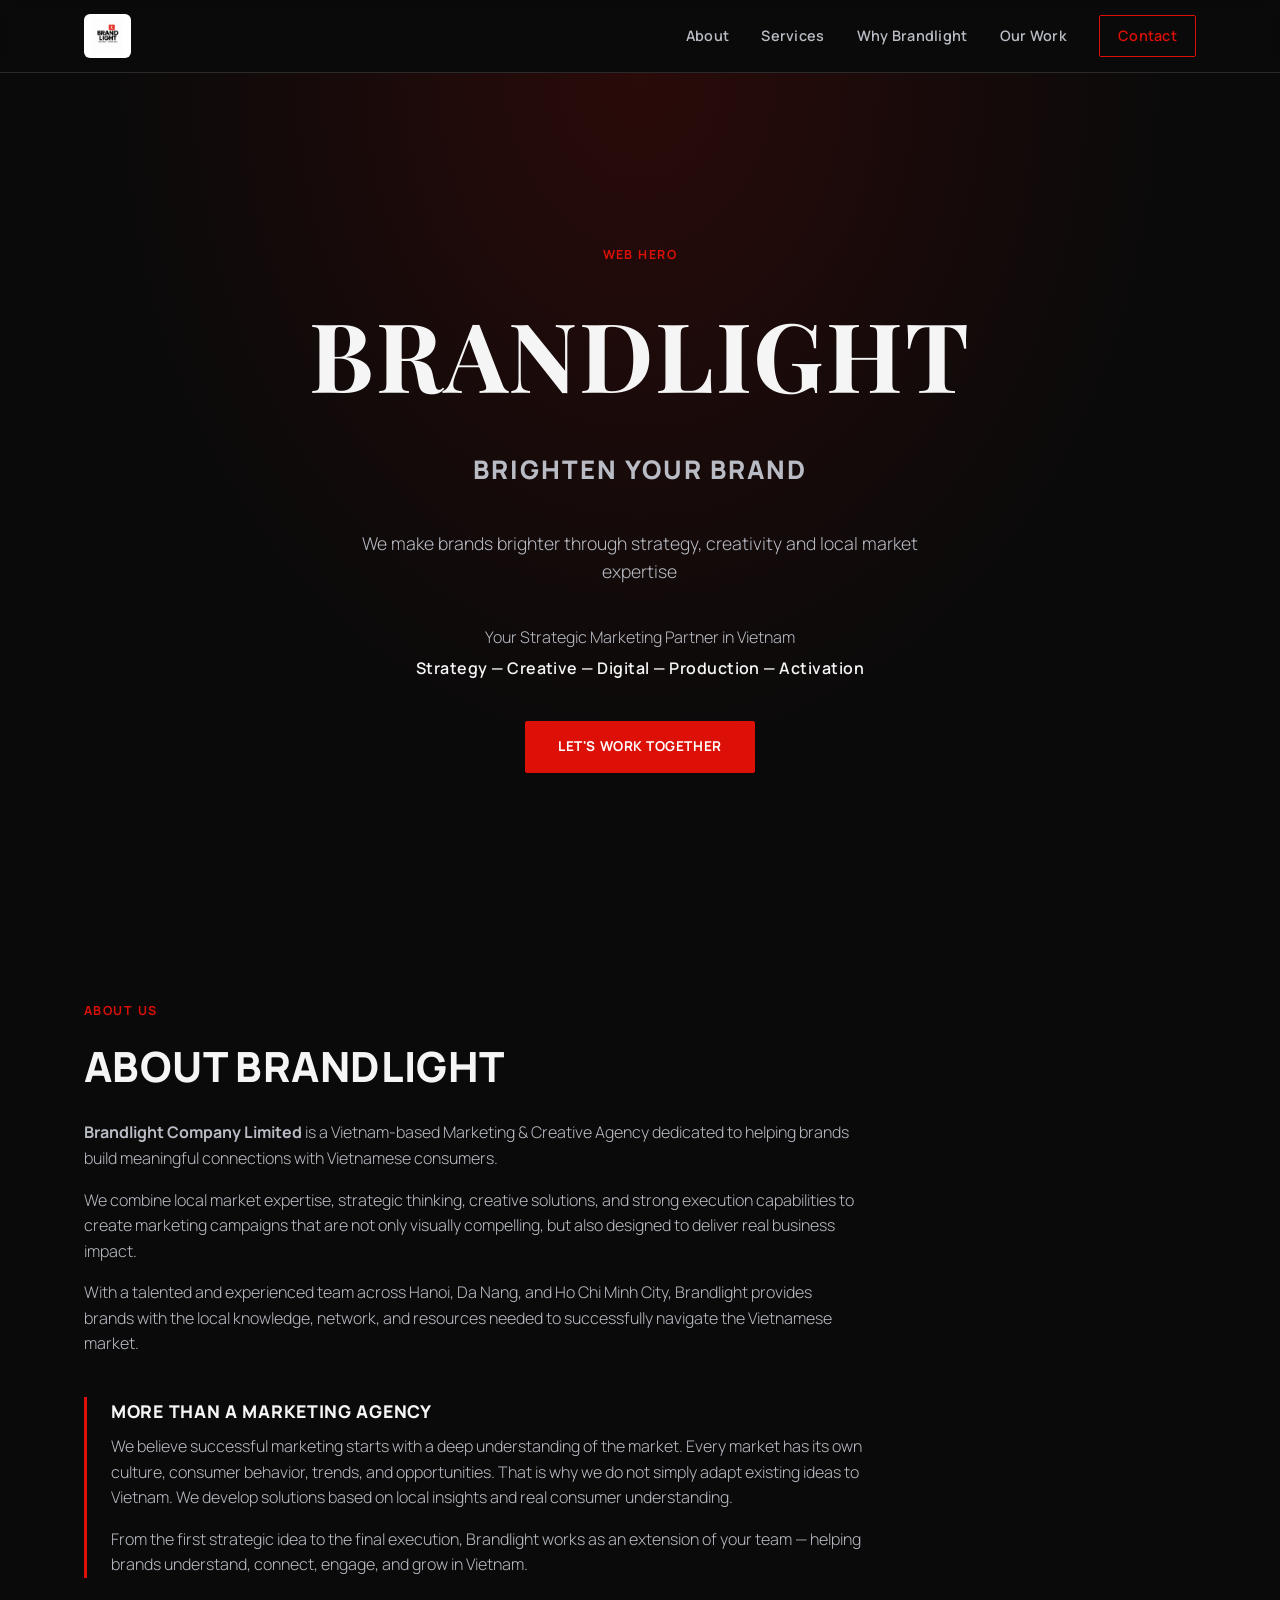
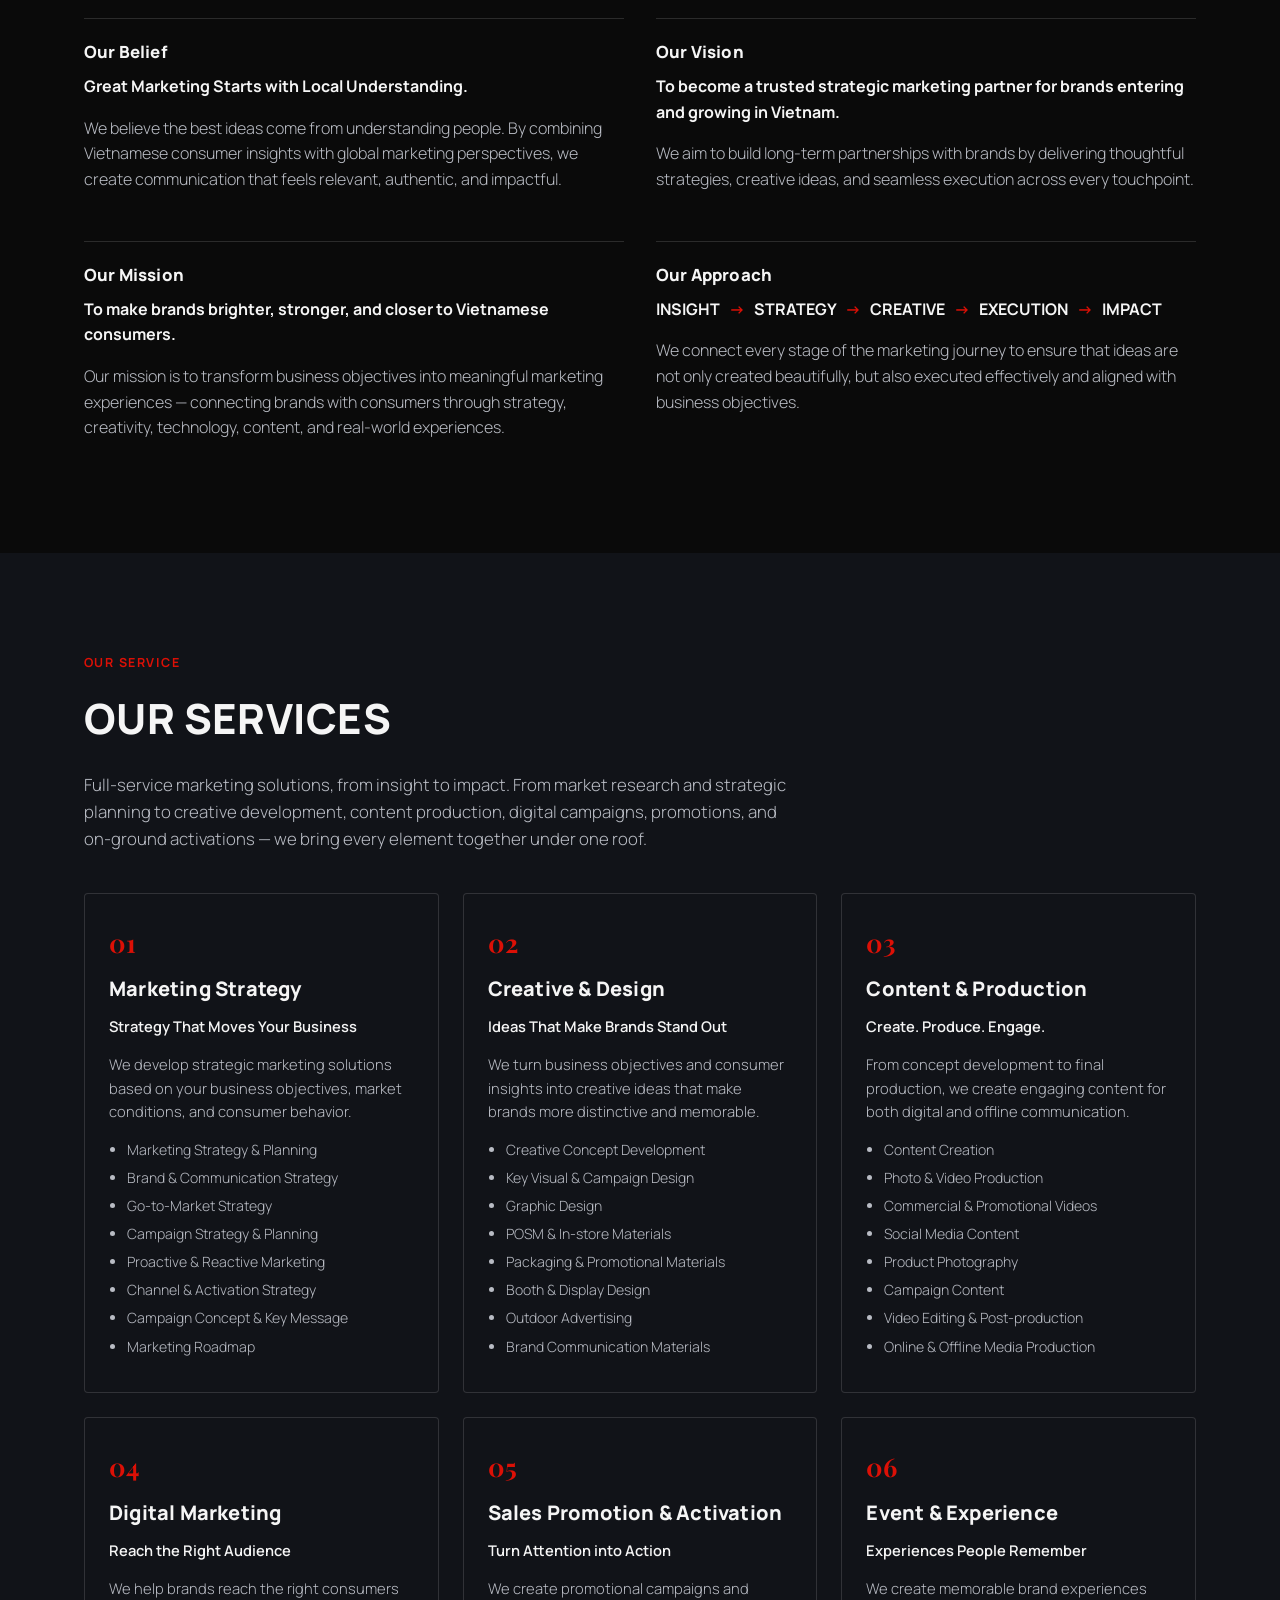
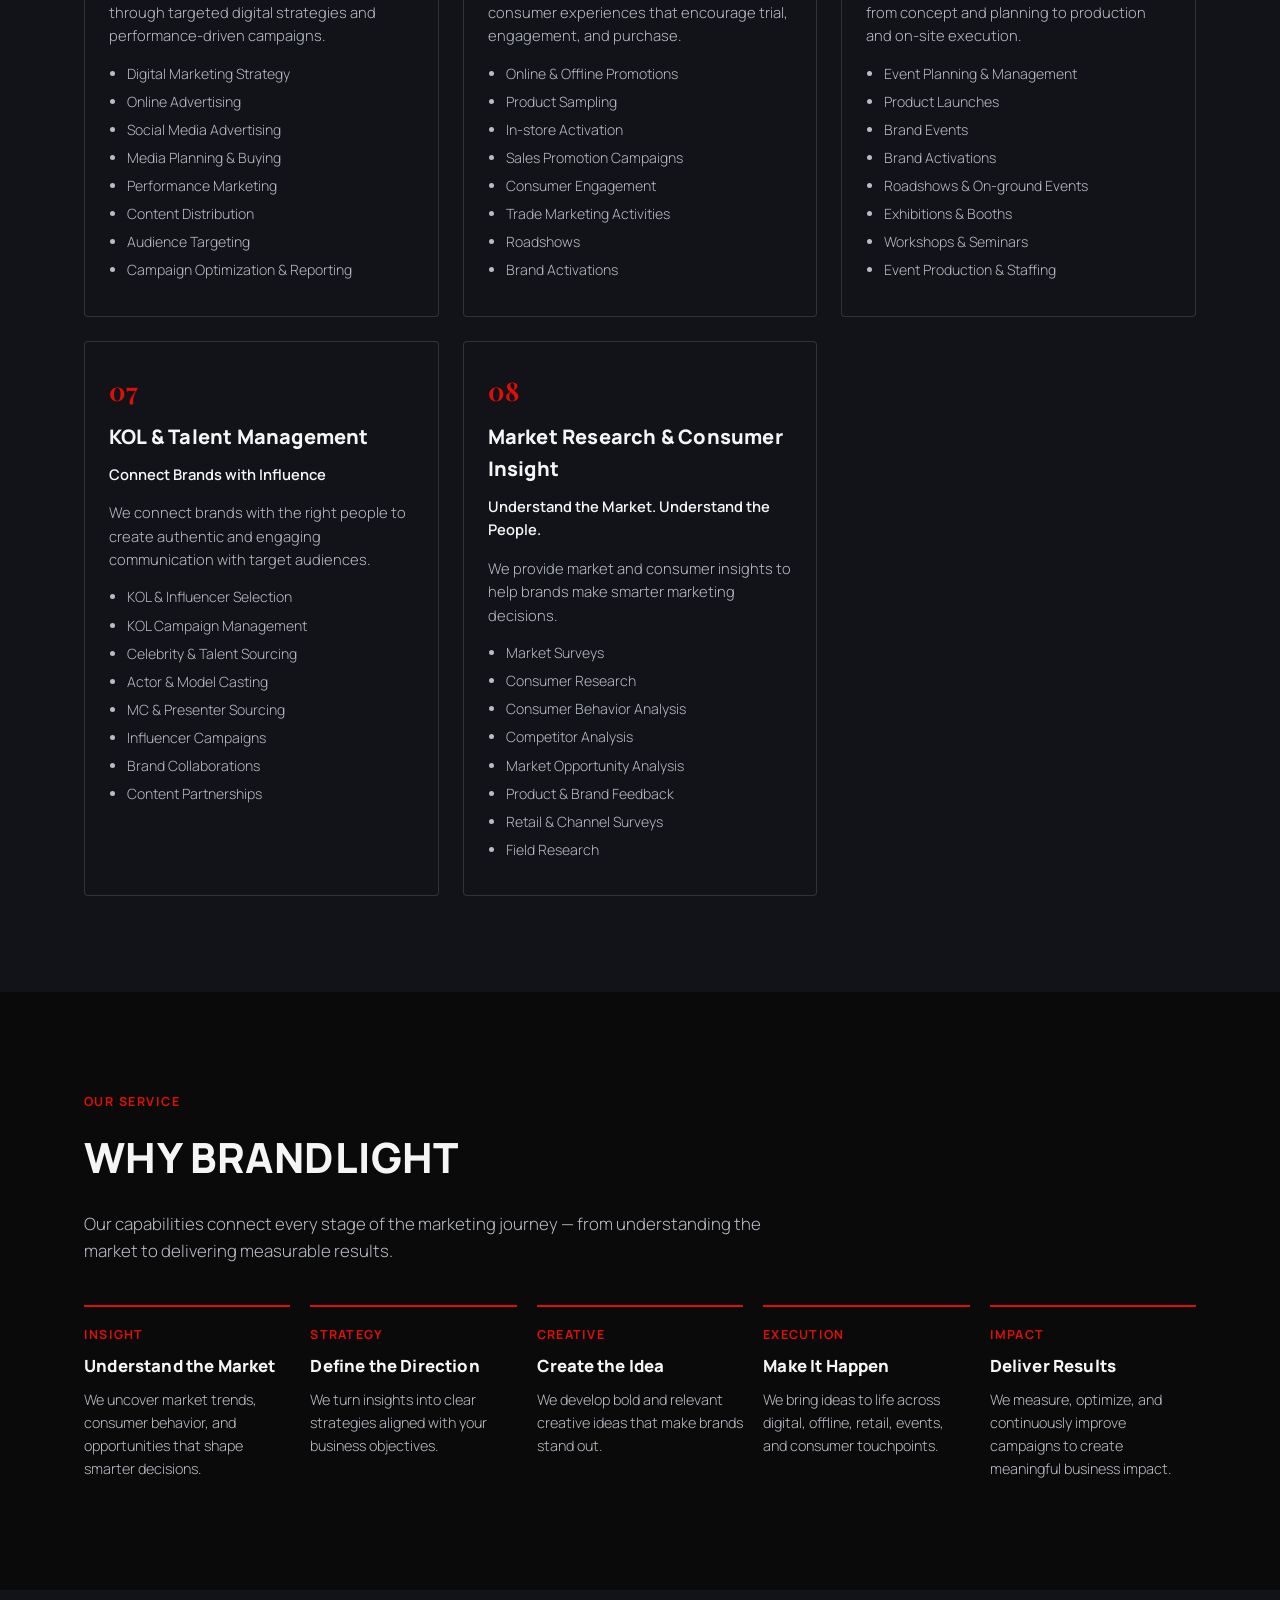
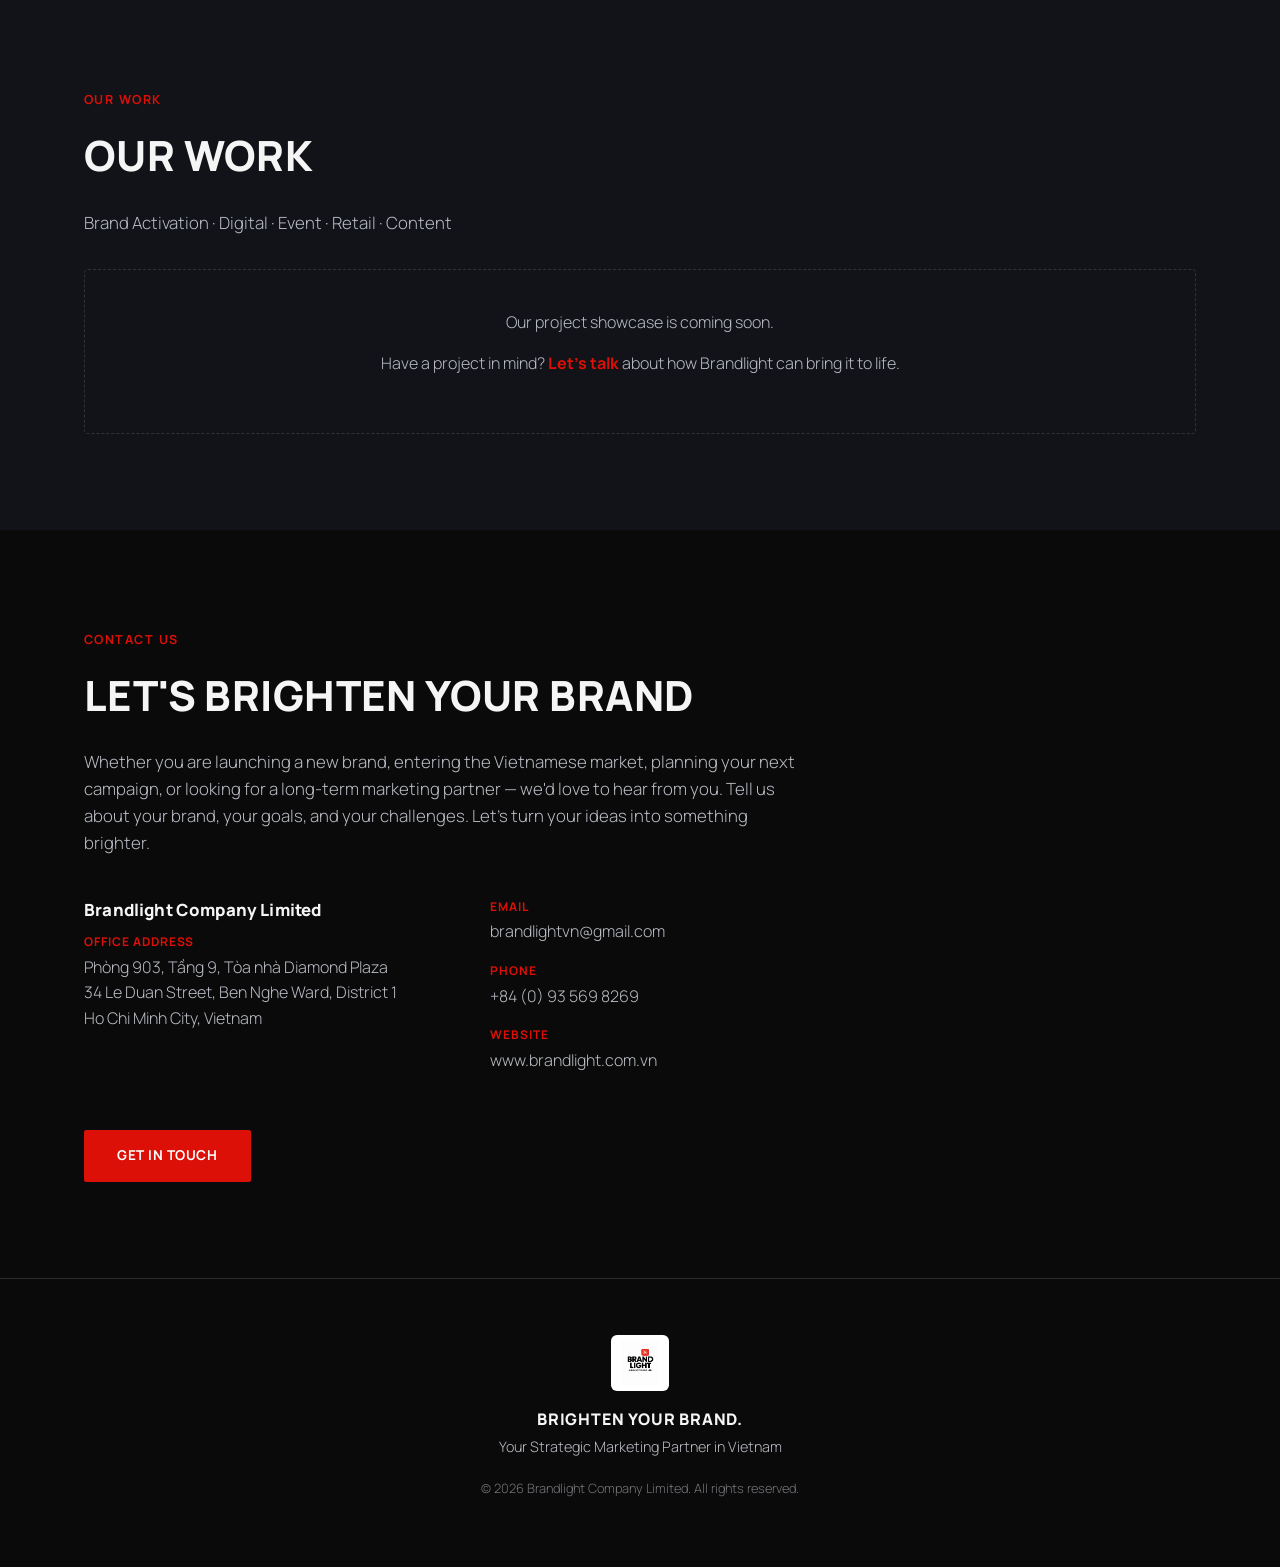
==== index.html @ e9e07a15 "Initial Brandlight website" ====
<!DOCTYPE html>
<html lang="en">
<head>
<meta charset="UTF-8">
<meta name="viewport" content="width=device-width, initial-scale=1.0">
<title>Brandlight — Your Strategic Marketing Partner in Vietnam</title>
<meta name="description" content="Brandlight is a Vietnam-based Marketing &amp; Creative Agency helping brands build meaningful connections with Vietnamese consumers through strategy, creative, content, digital, activation, event and KOL solutions.">
<meta name="theme-color" content="#0a0a0a">

<meta property="og:type" content="website">
<meta property="og:title" content="Brandlight — Brighten Your Brand">
<meta property="og:description" content="Your Strategic Marketing Partner in Vietnam. Strategy · Creative · Digital · Production · Activation.">
<meta property="og:image" content="assets/logo.png">
<meta name="twitter:card" content="summary">

<link rel="icon" type="image/png" href="assets/logo.png">
<link rel="preconnect" href="https://fonts.googleapis.com">
<link rel="preconnect" href="https://fonts.gstatic.com" crossorigin>
<link href="https://fonts.googleapis.com/css2?family=Playfair+Display:wght@600;700&family=Manrope:wght@300;400;600;700;800&display=swap" rel="stylesheet">
<link rel="stylesheet" href="assets/style.css">
</head>
<body>

<header class="site-header" id="top">
  <div class="header-inner">
    <a class="brand" href="#top" aria-label="Brandlight — Home">
      <img src="assets/logo.png" alt="Brandlight logo" class="brand-logo">
    </a>
    <nav class="main-nav" id="main-nav">
      <a href="#about">About</a>
      <a href="#services">Services</a>
      <a href="#why">Why Brandlight</a>
      <a href="#work">Our Work</a>
      <a href="#contact" class="nav-cta">Contact</a>
    </nav>
    <button class="nav-toggle" id="nav-toggle" aria-label="Toggle menu" aria-expanded="false">
      <span></span><span></span><span></span>
    </button>
  </div>
</header>

<main>

  <section class="hero" id="home">
    <div class="hero-inner">
      <p class="eyebrow">Web Hero</p>
      <h1 class="hero-title">BRANDLIGHT</h1>
      <p class="hero-tagline">BRIGHTEN YOUR BRAND</p>
      <p class="hero-desc">We make brands brighter through strategy, creativity and local market expertise</p>
      <div class="hero-sub">
        <p>Your Strategic Marketing Partner in Vietnam</p>
        <p class="hero-services-line">Strategy — Creative — Digital — Production — Activation</p>
      </div>
      <a href="#contact" class="btn btn-primary">Let's Work Together</a>
    </div>
  </section>

  <section class="section" id="about">
    <div class="section-inner">
      <p class="eyebrow">About us</p>
      <h2>ABOUT BRANDLIGHT</h2>
      <div class="about-copy">
        <p><strong>Brandlight Company Limited</strong> is a Vietnam-based Marketing &amp; Creative Agency dedicated to helping brands build meaningful connections with Vietnamese consumers.</p>
        <p>We combine local market expertise, strategic thinking, creative solutions, and strong execution capabilities to create marketing campaigns that are not only visually compelling, but also designed to deliver real business impact.</p>
        <p>With a talented and experienced team across Hanoi, Da Nang, and Ho Chi Minh City, Brandlight provides brands with the local knowledge, network, and resources needed to successfully navigate the Vietnamese market.</p>
      </div>

      <div class="about-highlight">
        <h3>MORE THAN A MARKETING AGENCY</h3>
        <p>We believe successful marketing starts with a deep understanding of the market. Every market has its own culture, consumer behavior, trends, and opportunities. That is why we do not simply adapt existing ideas to Vietnam. We develop solutions based on local insights and real consumer understanding.</p>
        <p>From the first strategic idea to the final execution, Brandlight works as an extension of your team — helping brands understand, connect, engage, and grow in Vietnam.</p>
      </div>

      <div class="pillars-grid">
        <div class="pillar">
          <h4>Our Belief</h4>
          <p class="pillar-lead">Great Marketing Starts with Local Understanding.</p>
          <p>We believe the best ideas come from understanding people. By combining Vietnamese consumer insights with global marketing perspectives, we create communication that feels relevant, authentic, and impactful.</p>
        </div>
        <div class="pillar">
          <h4>Our Vision</h4>
          <p class="pillar-lead">To become a trusted strategic marketing partner for brands entering and growing in Vietnam.</p>
          <p>We aim to build long-term partnerships with brands by delivering thoughtful strategies, creative ideas, and seamless execution across every touchpoint.</p>
        </div>
        <div class="pillar">
          <h4>Our Mission</h4>
          <p class="pillar-lead">To make brands brighter, stronger, and closer to Vietnamese consumers.</p>
          <p>Our mission is to transform business objectives into meaningful marketing experiences — connecting brands with consumers through strategy, creativity, technology, content, and real-world experiences.</p>
        </div>
        <div class="pillar">
          <h4>Our Approach</h4>
          <p class="pillar-lead approach-flow">INSIGHT <span>→</span> STRATEGY <span>→</span> CREATIVE <span>→</span> EXECUTION <span>→</span> IMPACT</p>
          <p>We connect every stage of the marketing journey to ensure that ideas are not only created beautifully, but also executed effectively and aligned with business objectives.</p>
        </div>
      </div>
    </div>
  </section>

  <section class="section section-alt" id="services">
    <div class="section-inner">
      <p class="eyebrow">Our service</p>
      <h2>OUR SERVICES</h2>
      <p class="section-lead">Full-service marketing solutions, from insight to impact. From market research and strategic planning to creative development, content production, digital campaigns, promotions, and on-ground activations — we bring every element together under one roof.</p>

      <div class="services-grid">

        <article class="service-card">
          <span class="service-num">01</span>
          <h3>Marketing Strategy</h3>
          <p class="service-tag">Strategy That Moves Your Business</p>
          <p class="service-desc">We develop strategic marketing solutions based on your business objectives, market conditions, and consumer behavior.</p>
          <ul>
            <li>Marketing Strategy &amp; Planning</li>
            <li>Brand &amp; Communication Strategy</li>
            <li>Go-to-Market Strategy</li>
            <li>Campaign Strategy &amp; Planning</li>
            <li>Proactive &amp; Reactive Marketing</li>
            <li>Channel &amp; Activation Strategy</li>
            <li>Campaign Concept &amp; Key Message</li>
            <li>Marketing Roadmap</li>
          </ul>
        </article>

        <article class="service-card">
          <span class="service-num">02</span>
          <h3>Creative &amp; Design</h3>
          <p class="service-tag">Ideas That Make Brands Stand Out</p>
          <p class="service-desc">We turn business objectives and consumer insights into creative ideas that make brands more distinctive and memorable.</p>
          <ul>
            <li>Creative Concept Development</li>
            <li>Key Visual &amp; Campaign Design</li>
            <li>Graphic Design</li>
            <li>POSM &amp; In-store Materials</li>
            <li>Packaging &amp; Promotional Materials</li>
            <li>Booth &amp; Display Design</li>
            <li>Outdoor Advertising</li>
            <li>Brand Communication Materials</li>
          </ul>
        </article>

        <article class="service-card">
          <span class="service-num">03</span>
          <h3>Content &amp; Production</h3>
          <p class="service-tag">Create. Produce. Engage.</p>
          <p class="service-desc">From concept development to final production, we create engaging content for both digital and offline communication.</p>
          <ul>
            <li>Content Creation</li>
            <li>Photo &amp; Video Production</li>
            <li>Commercial &amp; Promotional Videos</li>
            <li>Social Media Content</li>
            <li>Product Photography</li>
            <li>Campaign Content</li>
            <li>Video Editing &amp; Post-production</li>
            <li>Online &amp; Offline Media Production</li>
          </ul>
        </article>

        <article class="service-card">
          <span class="service-num">04</span>
          <h3>Digital Marketing</h3>
          <p class="service-tag">Reach the Right Audience</p>
          <p class="service-desc">We help brands reach the right consumers through targeted digital strategies and performance-driven campaigns.</p>
          <ul>
            <li>Digital Marketing Strategy</li>
            <li>Online Advertising</li>
            <li>Social Media Advertising</li>
            <li>Media Planning &amp; Buying</li>
            <li>Performance Marketing</li>
            <li>Content Distribution</li>
            <li>Audience Targeting</li>
            <li>Campaign Optimization &amp; Reporting</li>
          </ul>
        </article>

        <article class="service-card">
          <span class="service-num">05</span>
          <h3>Sales Promotion &amp; Activation</h3>
          <p class="service-tag">Turn Attention into Action</p>
          <p class="service-desc">We create promotional campaigns and consumer experiences that encourage trial, engagement, and purchase.</p>
          <ul>
            <li>Online &amp; Offline Promotions</li>
            <li>Product Sampling</li>
            <li>In-store Activation</li>
            <li>Sales Promotion Campaigns</li>
            <li>Consumer Engagement</li>
            <li>Trade Marketing Activities</li>
            <li>Roadshows</li>
            <li>Brand Activations</li>
          </ul>
        </article>

        <article class="service-card">
          <span class="service-num">06</span>
          <h3>Event &amp; Experience</h3>
          <p class="service-tag">Experiences People Remember</p>
          <p class="service-desc">We create memorable brand experiences from concept and planning to production and on-site execution.</p>
          <ul>
            <li>Event Planning &amp; Management</li>
            <li>Product Launches</li>
            <li>Brand Events</li>
            <li>Brand Activations</li>
            <li>Roadshows &amp; On-ground Events</li>
            <li>Exhibitions &amp; Booths</li>
            <li>Workshops &amp; Seminars</li>
            <li>Event Production &amp; Staffing</li>
          </ul>
        </article>

        <article class="service-card">
          <span class="service-num">07</span>
          <h3>KOL &amp; Talent Management</h3>
          <p class="service-tag">Connect Brands with Influence</p>
          <p class="service-desc">We connect brands with the right people to create authentic and engaging communication with target audiences.</p>
          <ul>
            <li>KOL &amp; Influencer Selection</li>
            <li>KOL Campaign Management</li>
            <li>Celebrity &amp; Talent Sourcing</li>
            <li>Actor &amp; Model Casting</li>
            <li>MC &amp; Presenter Sourcing</li>
            <li>Influencer Campaigns</li>
            <li>Brand Collaborations</li>
            <li>Content Partnerships</li>
          </ul>
        </article>

        <article class="service-card">
          <span class="service-num">08</span>
          <h3>Market Research &amp; Consumer Insight</h3>
          <p class="service-tag">Understand the Market. Understand the People.</p>
          <p class="service-desc">We provide market and consumer insights to help brands make smarter marketing decisions.</p>
          <ul>
            <li>Market Surveys</li>
            <li>Consumer Research</li>
            <li>Consumer Behavior Analysis</li>
            <li>Competitor Analysis</li>
            <li>Market Opportunity Analysis</li>
            <li>Product &amp; Brand Feedback</li>
            <li>Retail &amp; Channel Surveys</li>
            <li>Field Research</li>
          </ul>
        </article>

      </div>
    </div>
  </section>

  <section class="section" id="why">
    <div class="section-inner">
      <p class="eyebrow">Our service</p>
      <h2>WHY BRANDLIGHT</h2>
      <p class="section-lead">Our capabilities connect every stage of the marketing journey — from understanding the market to delivering measurable results.</p>

      <div class="capabilities">
        <div class="capability">
          <span class="capability-step">Insight</span>
          <h4>Understand the Market</h4>
          <p>We uncover market trends, consumer behavior, and opportunities that shape smarter decisions.</p>
        </div>
        <div class="capability">
          <span class="capability-step">Strategy</span>
          <h4>Define the Direction</h4>
          <p>We turn insights into clear strategies aligned with your business objectives.</p>
        </div>
        <div class="capability">
          <span class="capability-step">Creative</span>
          <h4>Create the Idea</h4>
          <p>We develop bold and relevant creative ideas that make brands stand out.</p>
        </div>
        <div class="capability">
          <span class="capability-step">Execution</span>
          <h4>Make It Happen</h4>
          <p>We bring ideas to life across digital, offline, retail, events, and consumer touchpoints.</p>
        </div>
        <div class="capability">
          <span class="capability-step">Impact</span>
          <h4>Deliver Results</h4>
          <p>We measure, optimize, and continuously improve campaigns to create meaningful business impact.</p>
        </div>
      </div>
    </div>
  </section>

  <section class="section section-alt" id="work">
    <div class="section-inner">
      <p class="eyebrow">Our work</p>
      <h2>OUR WORK</h2>
      <p class="section-lead">Brand Activation · Digital · Event · Retail · Content</p>
      <div class="work-placeholder">
        <p>Our project showcase is coming soon.</p>
        <p>Have a project in mind? <a href="#contact">Let's talk</a> about how Brandlight can bring it to life.</p>
      </div>
    </div>
  </section>

  <section class="section contact-section" id="contact">
    <div class="section-inner">
      <p class="eyebrow">Contact us</p>
      <h2>LET'S BRIGHTEN YOUR BRAND</h2>
      <p class="section-lead">Whether you are launching a new brand, entering the Vietnamese market, planning your next campaign, or looking for a long-term marketing partner — we'd love to hear from you. Tell us about your brand, your goals, and your challenges. Let's turn your ideas into something brighter.</p>

      <div class="contact-grid">
        <div class="contact-block">
          <h4>Brandlight Company Limited</h4>
          <p class="contact-label">Office Address</p>
          <p>Phòng 903, Tầng 9, Tòa nhà Diamond Plaza<br>
          34 Le Duan Street, Ben Nghe Ward, District 1<br>
          Ho Chi Minh City, Vietnam</p>
        </div>
        <div class="contact-block">
          <p class="contact-label">Email</p>
          <p><a href="mailto:brandlightvn@gmail.com">brandlightvn@gmail.com</a></p>
          <p class="contact-label">Phone</p>
          <p><a href="tel:+84935698269">+84 (0) 93 569 8269</a></p>
          <p class="contact-label">Website</p>
          <p><a href="https://www.brandlight.com.vn" target="_blank" rel="noopener">www.brandlight.com.vn</a></p>
        </div>
      </div>

      <a href="mailto:brandlightvn@gmail.com" class="btn btn-primary">Get In Touch</a>
    </div>
  </section>

</main>

<footer class="site-footer">
  <div class="footer-inner">
    <img src="assets/logo.png" alt="Brandlight logo" class="footer-logo">
    <p class="footer-tagline">BRIGHTEN YOUR BRAND.</p>
    <p class="footer-sub">Your Strategic Marketing Partner in Vietnam</p>
    <p class="footer-copy">© <span id="year"></span> Brandlight Company Limited. All rights reserved.</p>
  </div>
</footer>

<script src="assets/script.js"></script>
</body>
</html>
---- assets/style.css ----
:root {
  --bg: #0a0a0a;
  --bg-alt: #111318;
  --fg: #f5f5f5;
  --fg-muted: #b9bcc4;
  --accent: #dc1006;
  --accent-soft: rgba(220, 16, 6, 0.15);
  --line: rgba(241, 241, 241, 0.14);
  --font-serif: "Playfair Display", Georgia, serif;
  --font-sans: "Manrope", -apple-system, BlinkMacSystemFont, "Segoe UI", sans-serif;
  --max-width: 1160px;
}

* { box-sizing: border-box; }

html { scroll-behavior: smooth; }

body {
  margin: 0;
  background: var(--bg);
  color: var(--fg);
  font-family: var(--font-sans);
  font-weight: 300;
  line-height: 1.6;
  -webkit-font-smoothing: antialiased;
}

img { max-width: 100%; display: block; }

a { color: inherit; text-decoration: none; }

h1, h2, h3, h4 { font-family: var(--font-sans); font-weight: 800; margin: 0 0 0.5em; letter-spacing: 0.01em; }

h2 { font-size: clamp(1.8rem, 3.5vw, 2.6rem); }
h3 { font-size: 1.25rem; }
h4 { font-size: 1.05rem; }

p { margin: 0 0 1em; color: var(--fg-muted); }

.eyebrow {
  display: inline-block;
  color: var(--accent);
  font-weight: 700;
  letter-spacing: 0.12em;
  text-transform: uppercase;
  font-size: 0.78rem;
  margin-bottom: 0.75rem;
}

.section-inner, .header-inner, .footer-inner {
  max-width: var(--max-width);
  margin: 0 auto;
  padding: 0 24px;
}

.btn {
  display: inline-block;
  padding: 14px 32px;
  border-radius: 2px;
  font-weight: 700;
  letter-spacing: 0.04em;
  text-transform: uppercase;
  font-size: 0.85rem;
  border: 1px solid var(--accent);
  transition: background 0.2s ease, color 0.2s ease;
}
.btn-primary {
  background: var(--accent);
  color: #fff;
}
.btn-primary:hover { background: transparent; color: var(--accent); }

/* Header */
.site-header {
  position: sticky;
  top: 0;
  z-index: 100;
  background: rgba(10, 10, 10, 0.9);
  backdrop-filter: blur(8px);
  border-bottom: 1px solid var(--line);
}
.header-inner {
  display: flex;
  align-items: center;
  justify-content: space-between;
  height: 72px;
}
.brand-logo {
  height: 44px;
  width: auto;
  background: #fff;
  padding: 4px 8px;
  border-radius: 6px;
}
.main-nav {
  display: flex;
  align-items: center;
  gap: 32px;
}
.main-nav a {
  font-size: 0.9rem;
  font-weight: 600;
  color: var(--fg-muted);
  letter-spacing: 0.02em;
}
.main-nav a:hover { color: var(--fg); }
.main-nav a.nav-cta {
  color: var(--accent);
  border: 1px solid var(--accent);
  padding: 8px 18px;
  border-radius: 2px;
}
.main-nav a.nav-cta:hover { background: var(--accent); color: #fff; }

.nav-toggle {
  display: none;
  flex-direction: column;
  justify-content: center;
  gap: 5px;
  width: 40px;
  height: 40px;
  background: transparent;
  border: none;
  cursor: pointer;
}
.nav-toggle span {
  display: block;
  height: 2px;
  background: var(--fg);
  width: 100%;
}

/* Hero */
.hero {
  min-height: 92vh;
  display: flex;
  align-items: center;
  justify-content: center;
  text-align: center;
  padding: 120px 24px 80px;
  background:
    radial-gradient(ellipse at 50% 0%, var(--accent-soft), transparent 60%),
    var(--bg);
}
.hero-inner { max-width: 780px; }
.hero-title {
  font-family: var(--font-serif);
  font-weight: 700;
  font-size: clamp(3rem, 9vw, 6rem);
  letter-spacing: 0.02em;
  margin-bottom: 0.2em;
}
.hero-tagline {
  font-weight: 800;
  letter-spacing: 0.08em;
  font-size: clamp(1.1rem, 2.5vw, 1.6rem);
  margin-bottom: 1.5em;
}
.hero-desc {
  font-size: 1.1rem;
  color: var(--fg-muted);
  max-width: 560px;
  margin-left: auto;
  margin-right: auto;
}
.hero-sub { margin: 2.5em 0; }
.hero-sub p { margin: 0.3em 0; }
.hero-services-line { color: var(--fg); font-weight: 600; letter-spacing: 0.03em; }

/* Sections */
.section { padding: 96px 0; }
.section-alt { background: var(--bg-alt); }
.section-lead { max-width: 720px; font-size: 1.05rem; }

.about-copy { max-width: 780px; }
.about-highlight {
  max-width: 780px;
  border-left: 3px solid var(--accent);
  padding-left: 24px;
  margin: 2.5em 0;
}
.about-highlight h3 { font-size: 1.1rem; letter-spacing: 0.04em; }

.pillars-grid {
  display: grid;
  grid-template-columns: repeat(2, 1fr);
  gap: 32px;
  margin-top: 2.5em;
}
.pillar {
  border-top: 1px solid var(--line);
  padding-top: 20px;
}
.pillar-lead { color: var(--fg); font-weight: 700; }
.approach-flow span { color: var(--accent); margin: 0 6px; }

/* Services */
.services-grid {
  display: grid;
  grid-template-columns: repeat(auto-fit, minmax(280px, 1fr));
  gap: 24px;
  margin-top: 2.5em;
}
.service-card {
  background: var(--bg);
  border: 1px solid var(--line);
  border-radius: 4px;
  padding: 28px 24px;
  position: relative;
}
.section-alt .service-card { background: var(--bg-alt); }
.service-num {
  display: block;
  font-family: var(--font-serif);
  color: var(--accent);
  font-size: 1.6rem;
  font-weight: 700;
  margin-bottom: 0.4em;
}
.service-tag { color: var(--fg); font-weight: 600; font-size: 0.92rem; }
.service-desc { font-size: 0.92rem; }
.service-card ul {
  margin: 0;
  padding-left: 18px;
  font-size: 0.88rem;
  color: var(--fg-muted);
}
.service-card li { margin-bottom: 0.4em; }

/* Capabilities */
.capabilities {
  display: grid;
  grid-template-columns: repeat(5, 1fr);
  gap: 20px;
  margin-top: 2.5em;
}
.capability {
  border-top: 2px solid var(--accent);
  padding-top: 18px;
}
.capability-step {
  display: block;
  text-transform: uppercase;
  letter-spacing: 0.1em;
  color: var(--accent);
  font-weight: 700;
  font-size: 0.78rem;
  margin-bottom: 0.6em;
}
.capability p { font-size: 0.9rem; }

/* Our work placeholder */
.work-placeholder {
  margin-top: 2em;
  padding: 40px;
  border: 1px dashed var(--line);
  border-radius: 4px;
  text-align: center;
}
.work-placeholder a { color: var(--accent); font-weight: 700; }

/* Contact */
.contact-grid {
  display: grid;
  grid-template-columns: repeat(2, 1fr);
  gap: 32px;
  margin: 2.5em 0;
  max-width: 780px;
}
.contact-label {
  color: var(--accent);
  font-weight: 700;
  text-transform: uppercase;
  font-size: 0.75rem;
  letter-spacing: 0.08em;
  margin-bottom: 0.3em;
}
.contact-block a:hover { color: var(--accent); }

/* Footer */
.site-footer {
  border-top: 1px solid var(--line);
  padding: 56px 0;
  text-align: center;
}
.footer-logo {
  height: 56px;
  width: auto;
  margin: 0 auto 16px;
  background: #fff;
  padding: 6px 10px;
  border-radius: 6px;
}
.footer-tagline { font-weight: 800; letter-spacing: 0.05em; color: var(--fg); margin-bottom: 0.2em; }
.footer-sub { font-size: 0.9rem; }
.footer-copy { font-size: 0.8rem; opacity: 0.6; margin-top: 1.5em; }

/* Responsive */
@media (max-width: 860px) {
  .pillars-grid { grid-template-columns: 1fr; }
  .capabilities { grid-template-columns: repeat(2, 1fr); }
  .contact-grid { grid-template-columns: 1fr; }
}

@media (max-width: 720px) {
  .main-nav {
    position: absolute;
    top: 72px;
    left: 0;
    right: 0;
    background: var(--bg);
    border-bottom: 1px solid var(--line);
    flex-direction: column;
    align-items: flex-start;
    padding: 16px 24px 24px;
    gap: 18px;
    display: none;
  }
  .main-nav.open { display: flex; }
  .nav-toggle { display: flex; }
  .capabilities { grid-template-columns: 1fr; }
}
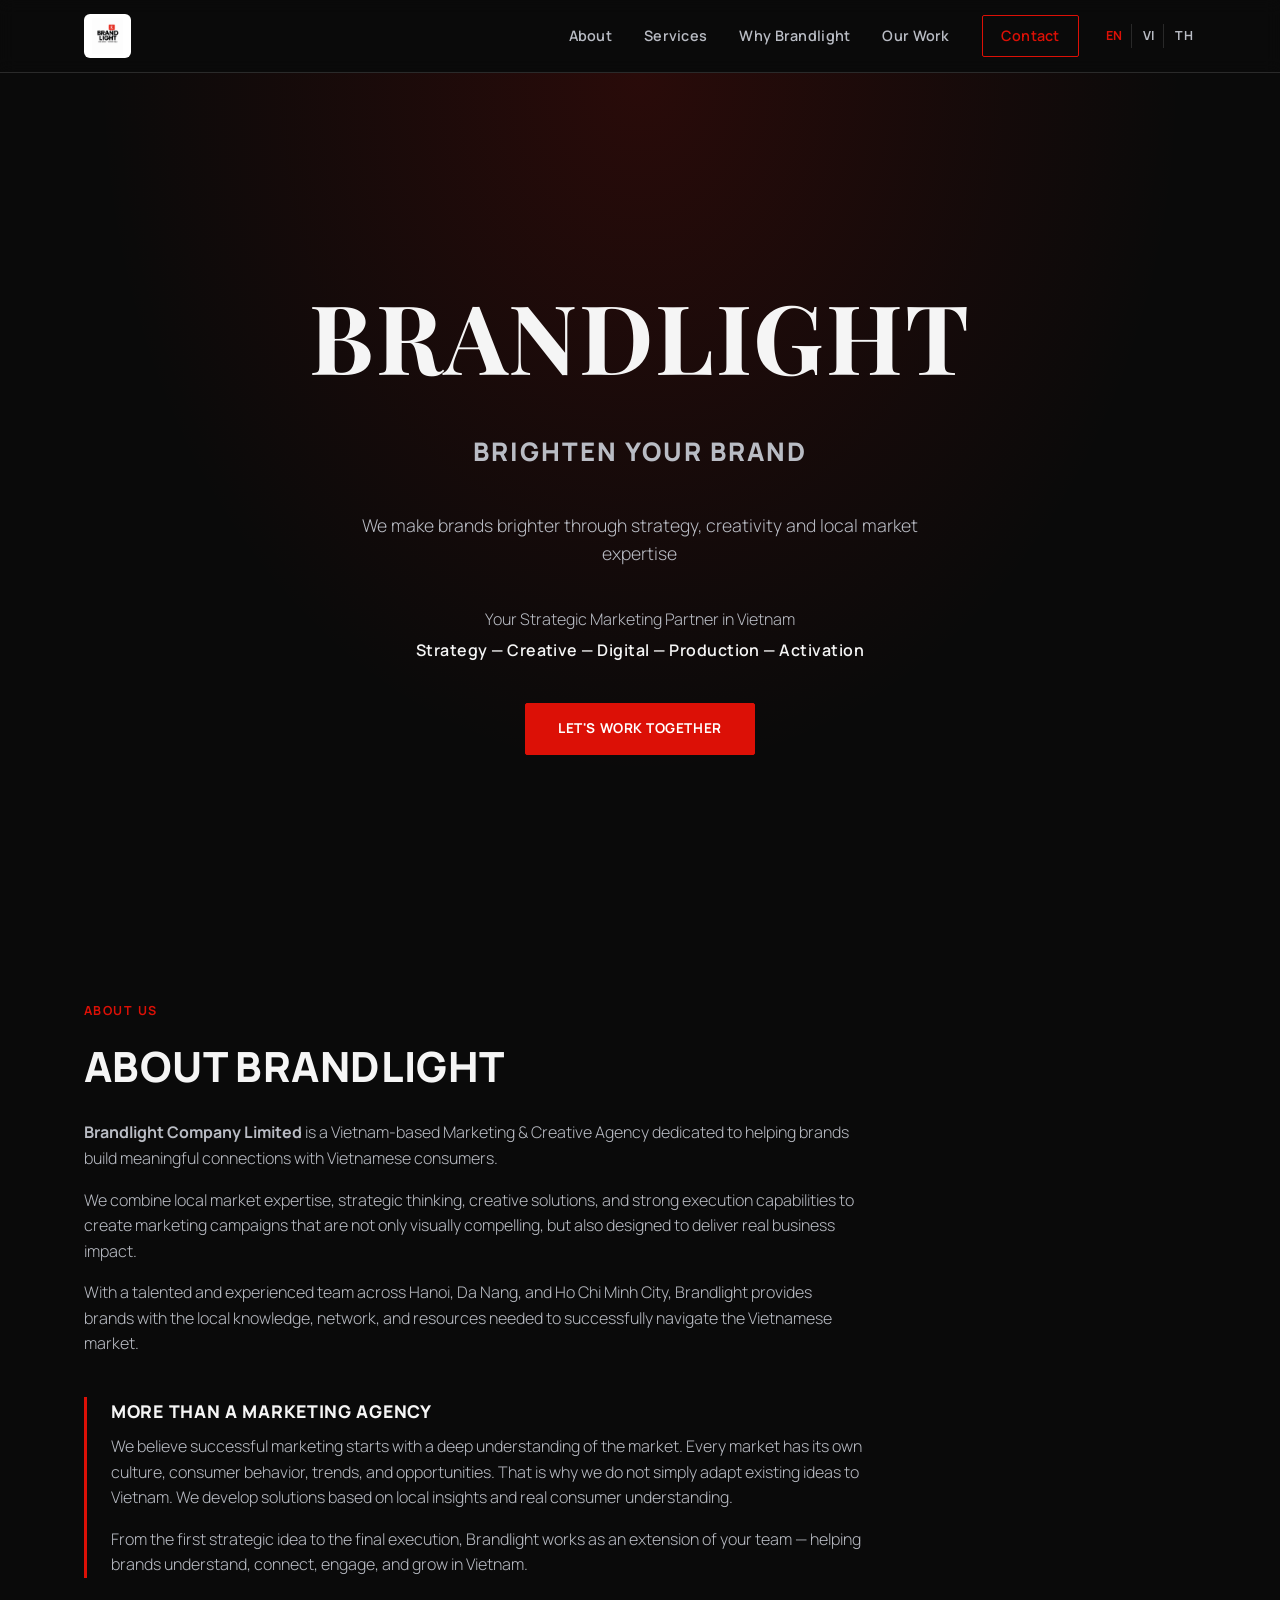
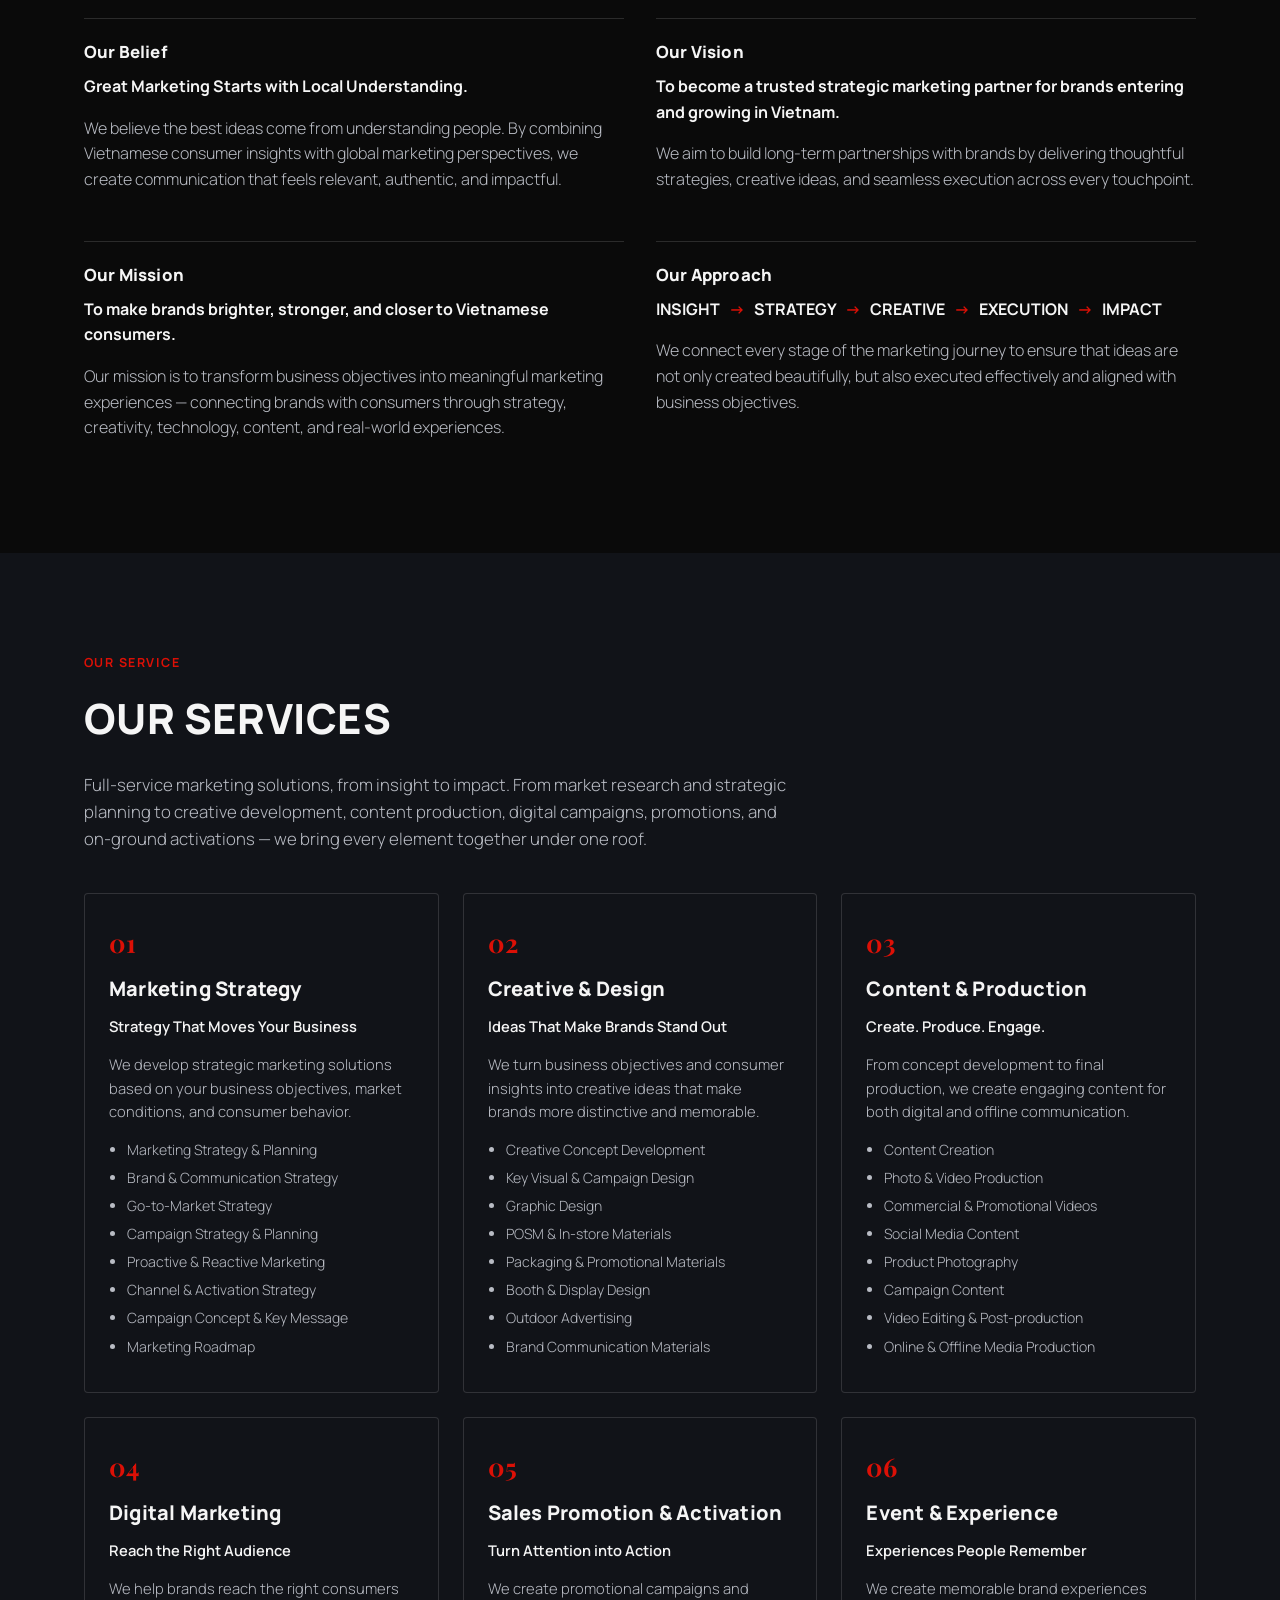
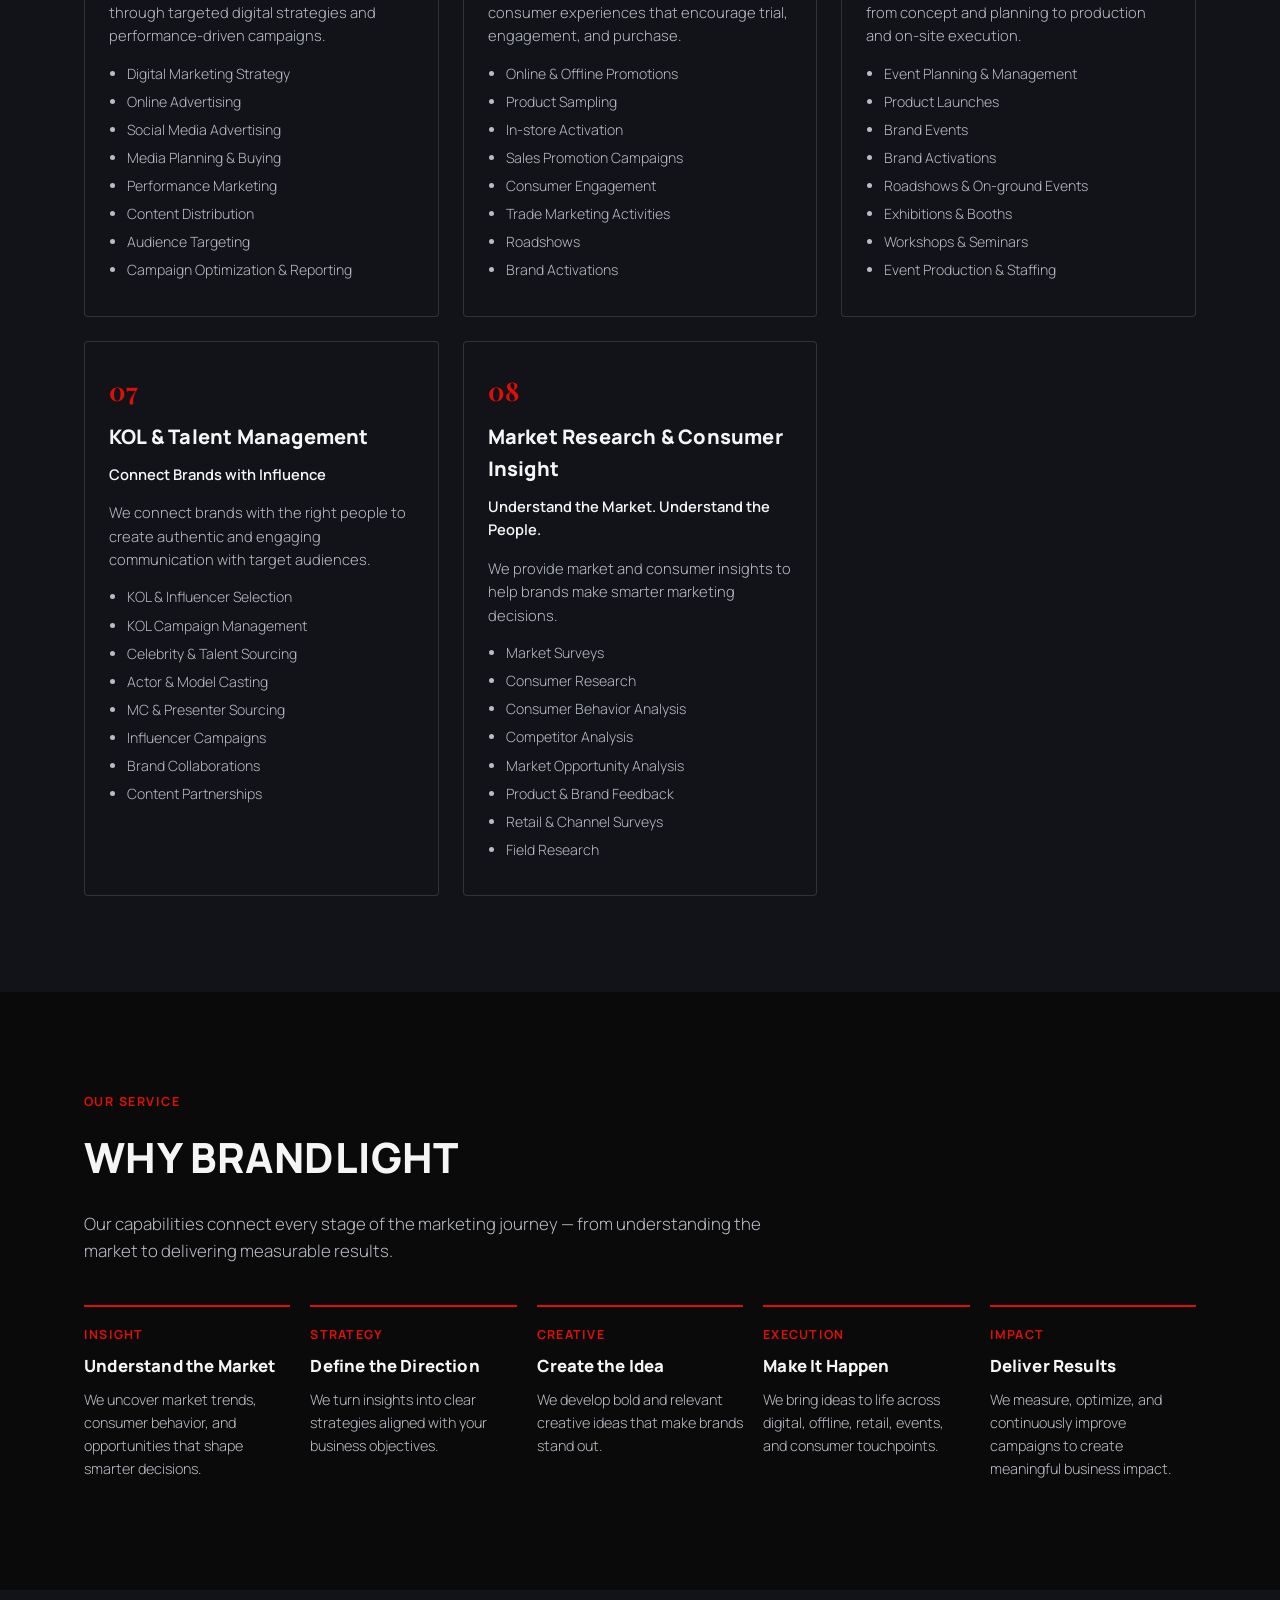
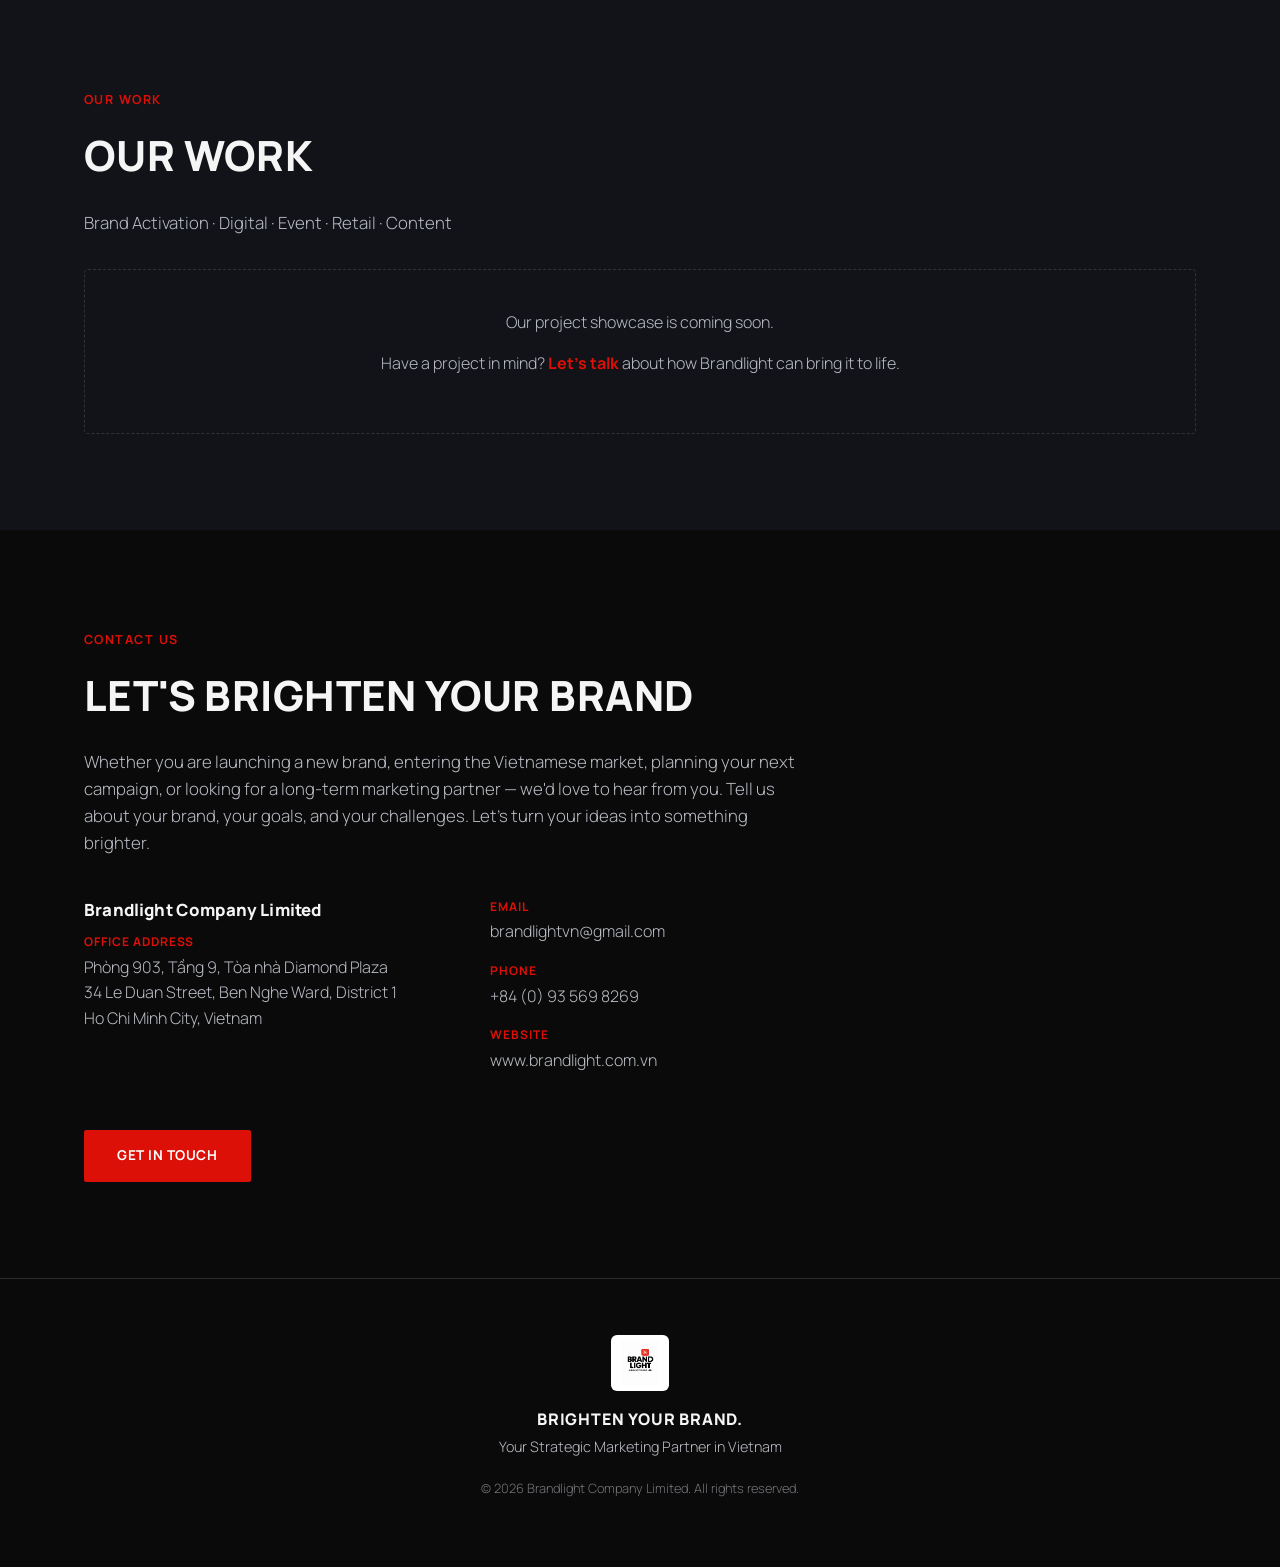
==== commit 0a941e5c: "Add Vietnamese and Thai language versions with hreflang SEO tags" ====
--- a/index.html
+++ b/index.html
@@ -7,6 +7,12 @@
 <meta name="description" content="Brandlight is a Vietnam-based Marketing &amp; Creative Agency helping brands build meaningful connections with Vietnamese consumers through strategy, creative, content, digital, activation, event and KOL solutions.">
 <meta name="theme-color" content="#0a0a0a">
 
+<link rel="canonical" href="https://brandlightvn.github.io/">
+<link rel="alternate" hreflang="en" href="https://brandlightvn.github.io/">
+<link rel="alternate" hreflang="vi" href="https://brandlightvn.github.io/vi/">
+<link rel="alternate" hreflang="th" href="https://brandlightvn.github.io/th/">
+<link rel="alternate" hreflang="x-default" href="https://brandlightvn.github.io/">
+
 <meta property="og:type" content="website">
 <meta property="og:title" content="Brandlight — Brighten Your Brand">
 <meta property="og:description" content="Your Strategic Marketing Partner in Vietnam. Strategy · Creative · Digital · Production · Activation.">
@@ -26,16 +32,23 @@
     <a class="brand" href="#top" aria-label="Brandlight — Home">
       <img src="assets/logo.png" alt="Brandlight logo" class="brand-logo">
     </a>
-    <nav class="main-nav" id="main-nav">
-      <a href="#about">About</a>
-      <a href="#services">Services</a>
-      <a href="#why">Why Brandlight</a>
-      <a href="#work">Our Work</a>
-      <a href="#contact" class="nav-cta">Contact</a>
-    </nav>
-    <button class="nav-toggle" id="nav-toggle" aria-label="Toggle menu" aria-expanded="false">
-      <span></span><span></span><span></span>
-    </button>
+    <div class="header-right">
+      <nav class="main-nav" id="main-nav">
+        <a href="#about">About</a>
+        <a href="#services">Services</a>
+        <a href="#why">Why Brandlight</a>
+        <a href="#work">Our Work</a>
+        <a href="#contact" class="nav-cta">Contact</a>
+      </nav>
+      <div class="lang-switch">
+        <a href="/" class="active">EN</a>
+        <a href="/vi/">VI</a>
+        <a href="/th/">TH</a>
+      </div>
+      <button class="nav-toggle" id="nav-toggle" aria-label="Toggle menu" aria-expanded="false">
+        <span></span><span></span><span></span>
+      </button>
+    </div>
   </div>
 </header>
 
@@ -43,7 +56,6 @@
 
   <section class="hero" id="home">
     <div class="hero-inner">
-      <p class="eyebrow">Web Hero</p>
       <h1 class="hero-title">BRANDLIGHT</h1>
       <p class="hero-tagline">BRIGHTEN YOUR BRAND</p>
       <p class="hero-desc">We make brands brighter through strategy, creativity and local market expertise</p>
@@ -316,7 +328,7 @@
         </div>
       </div>
 
-      <a href="mailto:brandlightvn@gmail.com" class="btn btn-primary">Get In Touch</a>
+      <a href="https://mail.google.com/mail/?view=cm&fs=1&to=brandlightvn@gmail.com&su=Marketing%20Inquiry%20-%20Brandlight" target="_blank" rel="noopener" class="btn btn-primary">Get In Touch</a>
     </div>
   </section>
 
--- a/assets/style.css
+++ b/assets/style.css
@@ -85,6 +85,23 @@
   justify-content: space-between;
   height: 72px;
 }
+.header-right {
+  display: flex;
+  align-items: center;
+  gap: 24px;
+}
+.lang-switch {
+  display: flex;
+  align-items: center;
+  gap: 8px;
+  font-size: 0.78rem;
+  font-weight: 700;
+  letter-spacing: 0.03em;
+}
+.lang-switch a { color: var(--fg-muted); padding: 2px 3px; }
+.lang-switch a:hover { color: var(--fg); }
+.lang-switch a.active { color: var(--accent); }
+.lang-switch a:not(:last-child) { border-right: 1px solid var(--line); padding-right: 8px; }
 .brand-logo {
   height: 44px;
   width: auto;
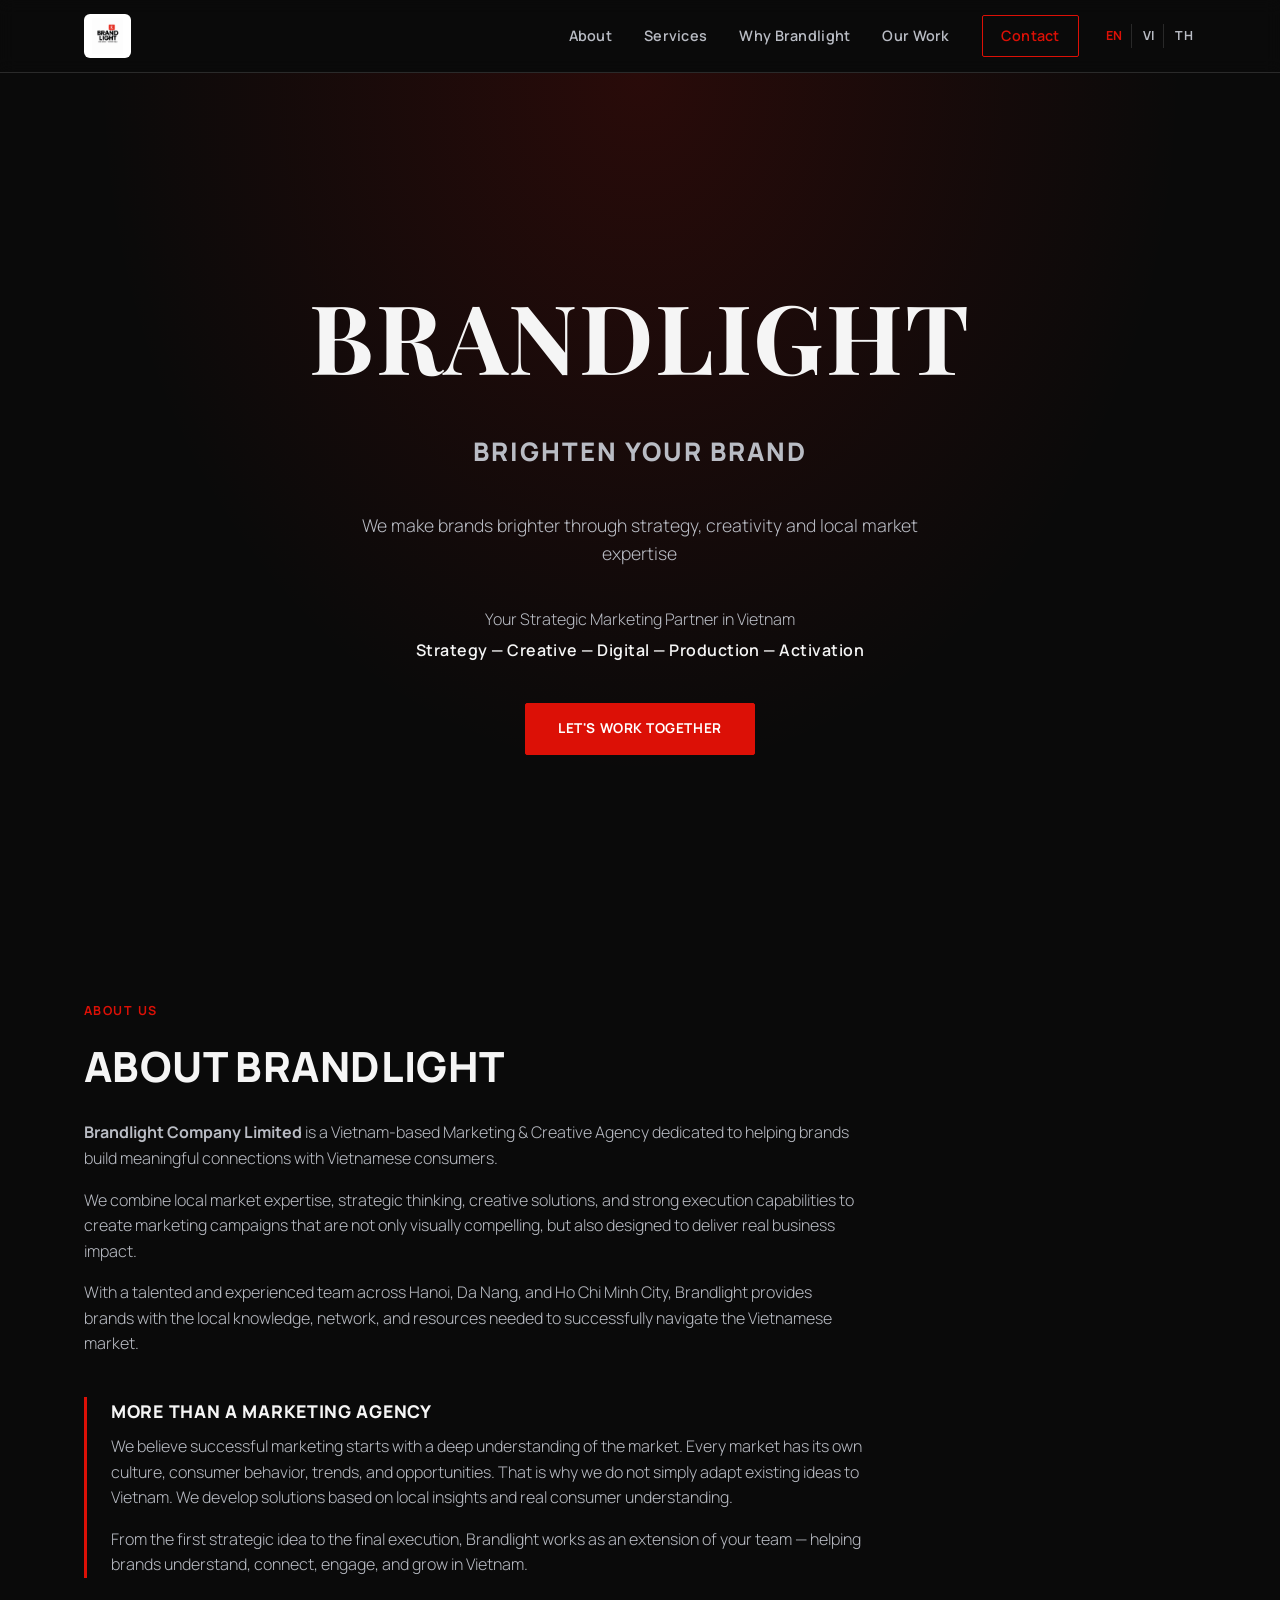
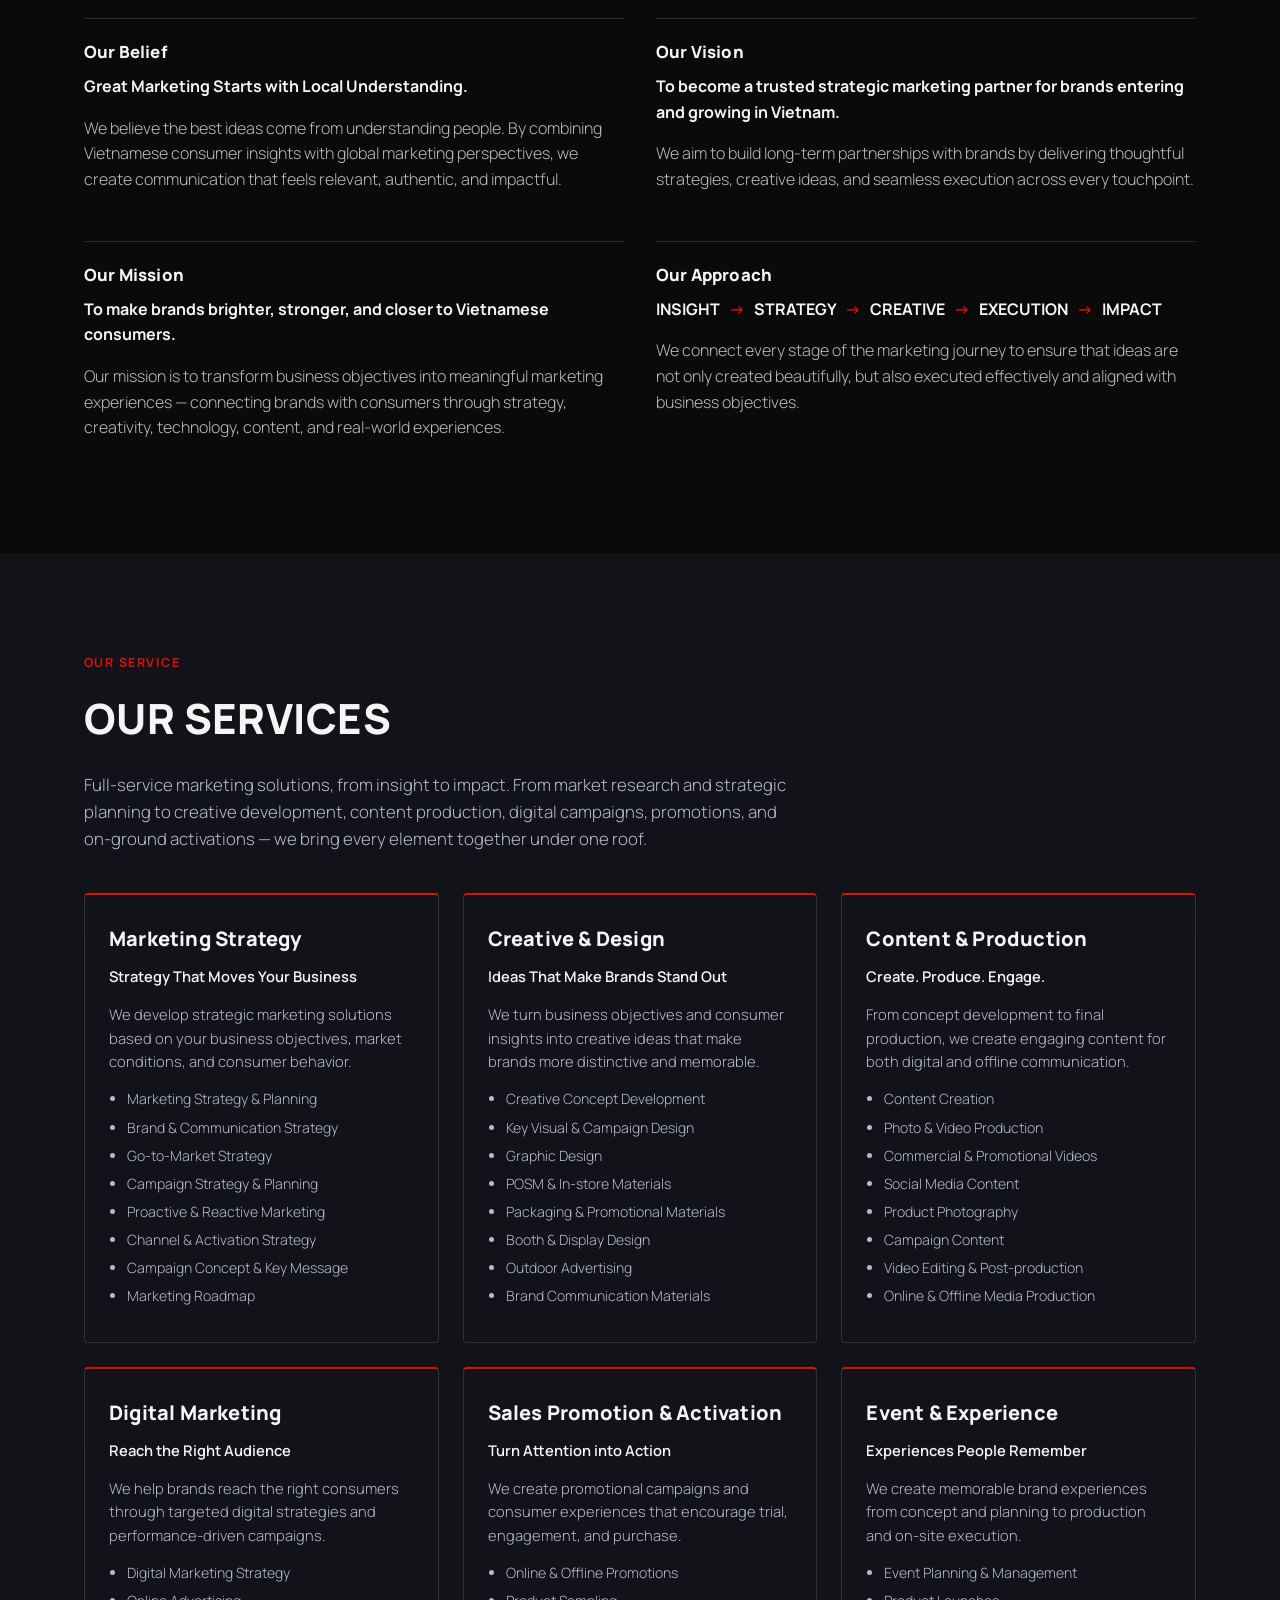
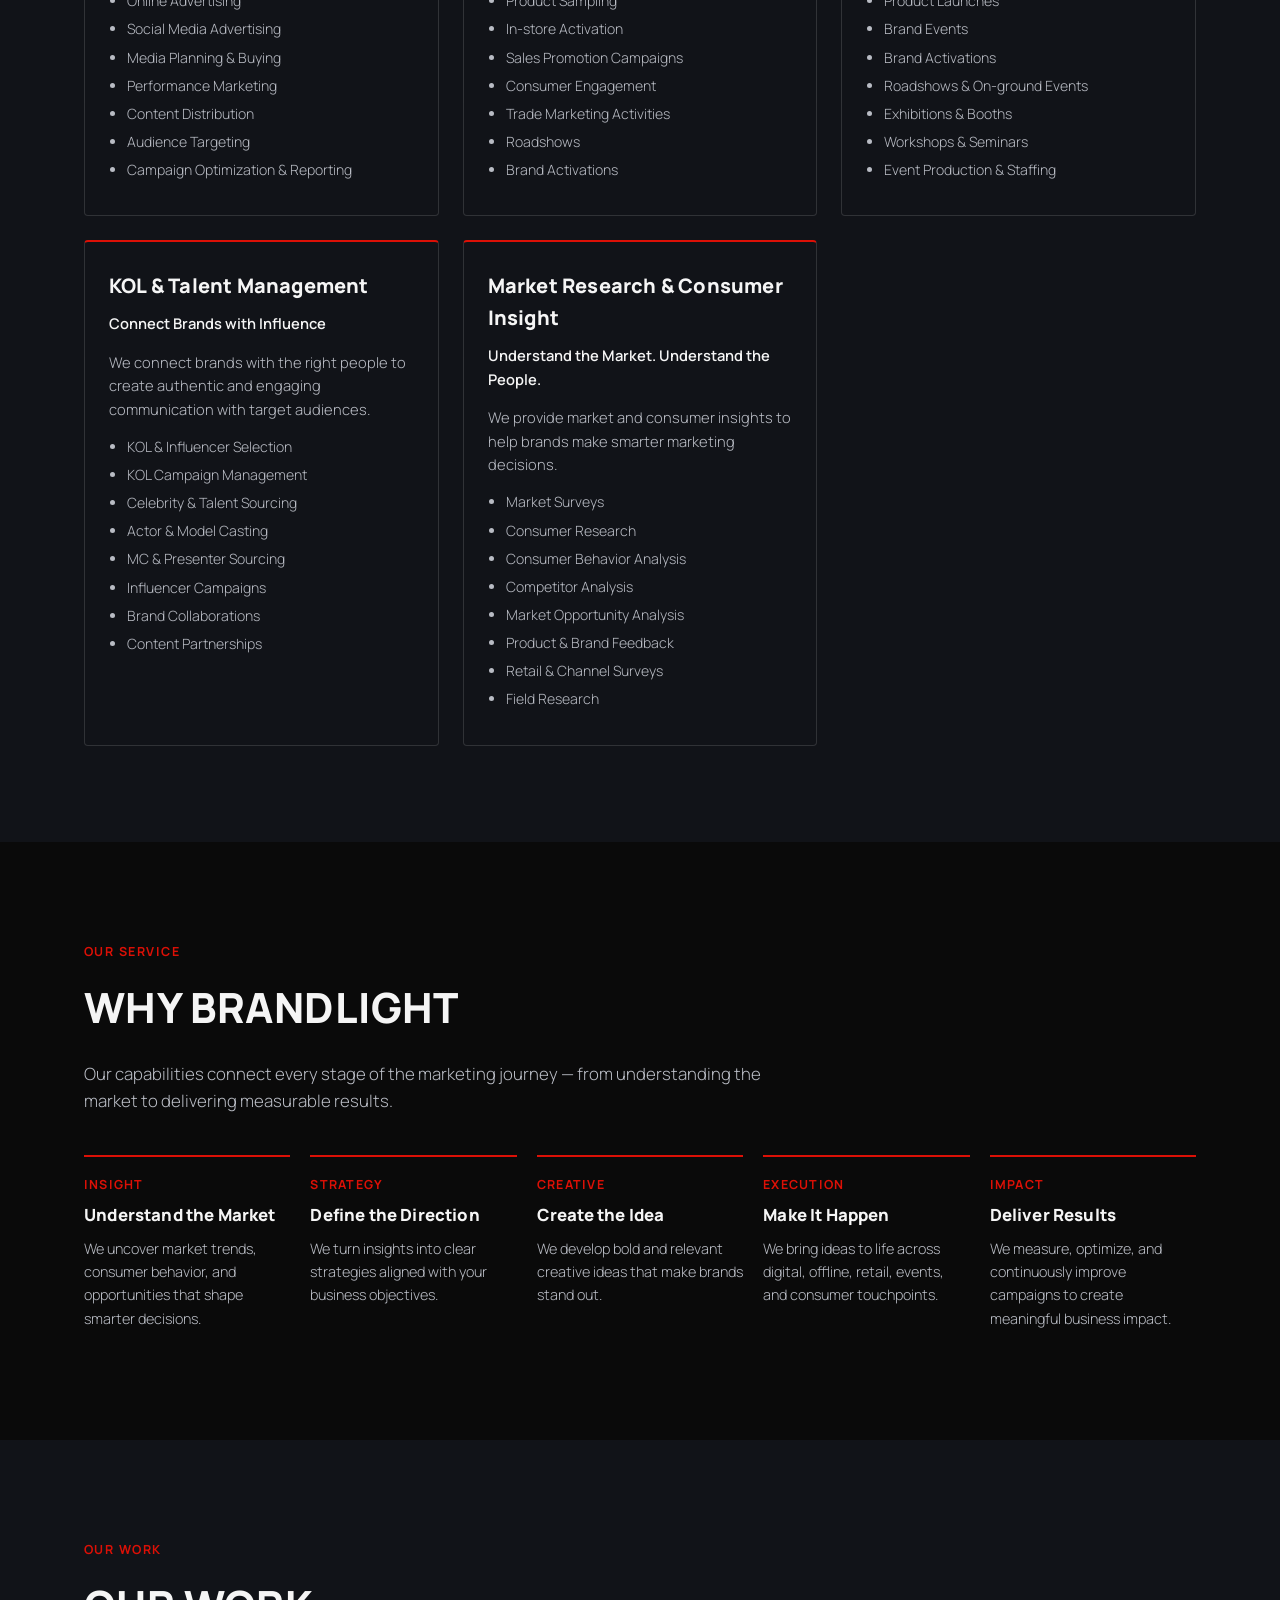
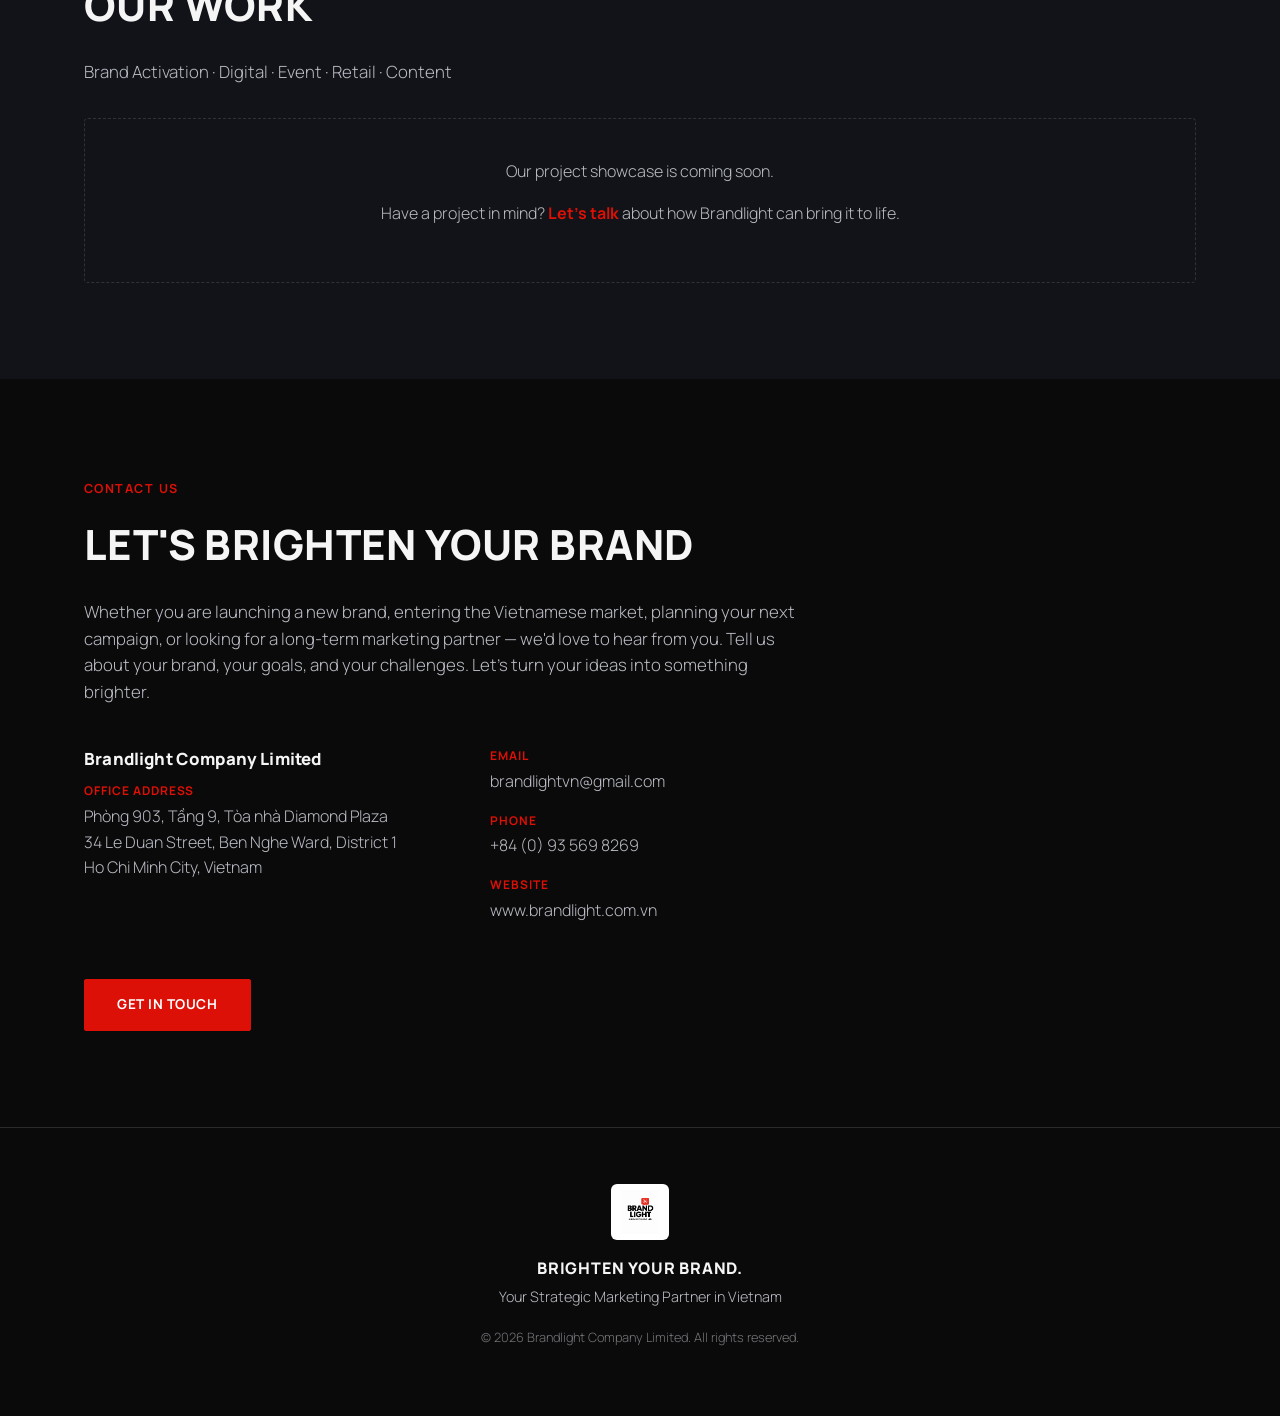
==== commit 98e3762d: "Remove service card numbers, add red top border accent Numbers (01-08) removed from service cards ac" ====
--- a/index.html
+++ b/index.html
@@ -117,7 +117,6 @@
       <div class="services-grid">
 
         <article class="service-card">
-          <span class="service-num">01</span>
           <h3>Marketing Strategy</h3>
           <p class="service-tag">Strategy That Moves Your Business</p>
           <p class="service-desc">We develop strategic marketing solutions based on your business objectives, market conditions, and consumer behavior.</p>
@@ -134,7 +133,6 @@
         </article>
 
         <article class="service-card">
-          <span class="service-num">02</span>
           <h3>Creative &amp; Design</h3>
           <p class="service-tag">Ideas That Make Brands Stand Out</p>
           <p class="service-desc">We turn business objectives and consumer insights into creative ideas that make brands more distinctive and memorable.</p>
@@ -151,7 +149,6 @@
         </article>
 
         <article class="service-card">
-          <span class="service-num">03</span>
           <h3>Content &amp; Production</h3>
           <p class="service-tag">Create. Produce. Engage.</p>
           <p class="service-desc">From concept development to final production, we create engaging content for both digital and offline communication.</p>
@@ -168,7 +165,6 @@
         </article>
 
         <article class="service-card">
-          <span class="service-num">04</span>
           <h3>Digital Marketing</h3>
           <p class="service-tag">Reach the Right Audience</p>
           <p class="service-desc">We help brands reach the right consumers through targeted digital strategies and performance-driven campaigns.</p>
@@ -185,7 +181,6 @@
         </article>
 
         <article class="service-card">
-          <span class="service-num">05</span>
           <h3>Sales Promotion &amp; Activation</h3>
           <p class="service-tag">Turn Attention into Action</p>
           <p class="service-desc">We create promotional campaigns and consumer experiences that encourage trial, engagement, and purchase.</p>
@@ -202,7 +197,6 @@
         </article>
 
         <article class="service-card">
-          <span class="service-num">06</span>
           <h3>Event &amp; Experience</h3>
           <p class="service-tag">Experiences People Remember</p>
           <p class="service-desc">We create memorable brand experiences from concept and planning to production and on-site execution.</p>
@@ -219,7 +213,6 @@
         </article>
 
         <article class="service-card">
-          <span class="service-num">07</span>
           <h3>KOL &amp; Talent Management</h3>
           <p class="service-tag">Connect Brands with Influence</p>
           <p class="service-desc">We connect brands with the right people to create authentic and engaging communication with target audiences.</p>
@@ -236,7 +229,6 @@
         </article>
 
         <article class="service-card">
-          <span class="service-num">08</span>
           <h3>Market Research &amp; Consumer Insight</h3>
           <p class="service-tag">Understand the Market. Understand the People.</p>
           <p class="service-desc">We provide market and consumer insights to help brands make smarter marketing decisions.</p>
--- a/assets/style.css
+++ b/assets/style.css
@@ -221,19 +221,12 @@
 .service-card {
   background: var(--bg);
   border: 1px solid var(--line);
+  border-top: 2px solid var(--accent);
   border-radius: 4px;
   padding: 28px 24px;
   position: relative;
 }
 .section-alt .service-card { background: var(--bg-alt); }
-.service-num {
-  display: block;
-  font-family: var(--font-serif);
-  color: var(--accent);
-  font-size: 1.6rem;
-  font-weight: 700;
-  margin-bottom: 0.4em;
-}
 .service-tag { color: var(--fg); font-weight: 600; font-size: 0.92rem; }
 .service-desc { font-size: 0.92rem; }
 .service-card ul {
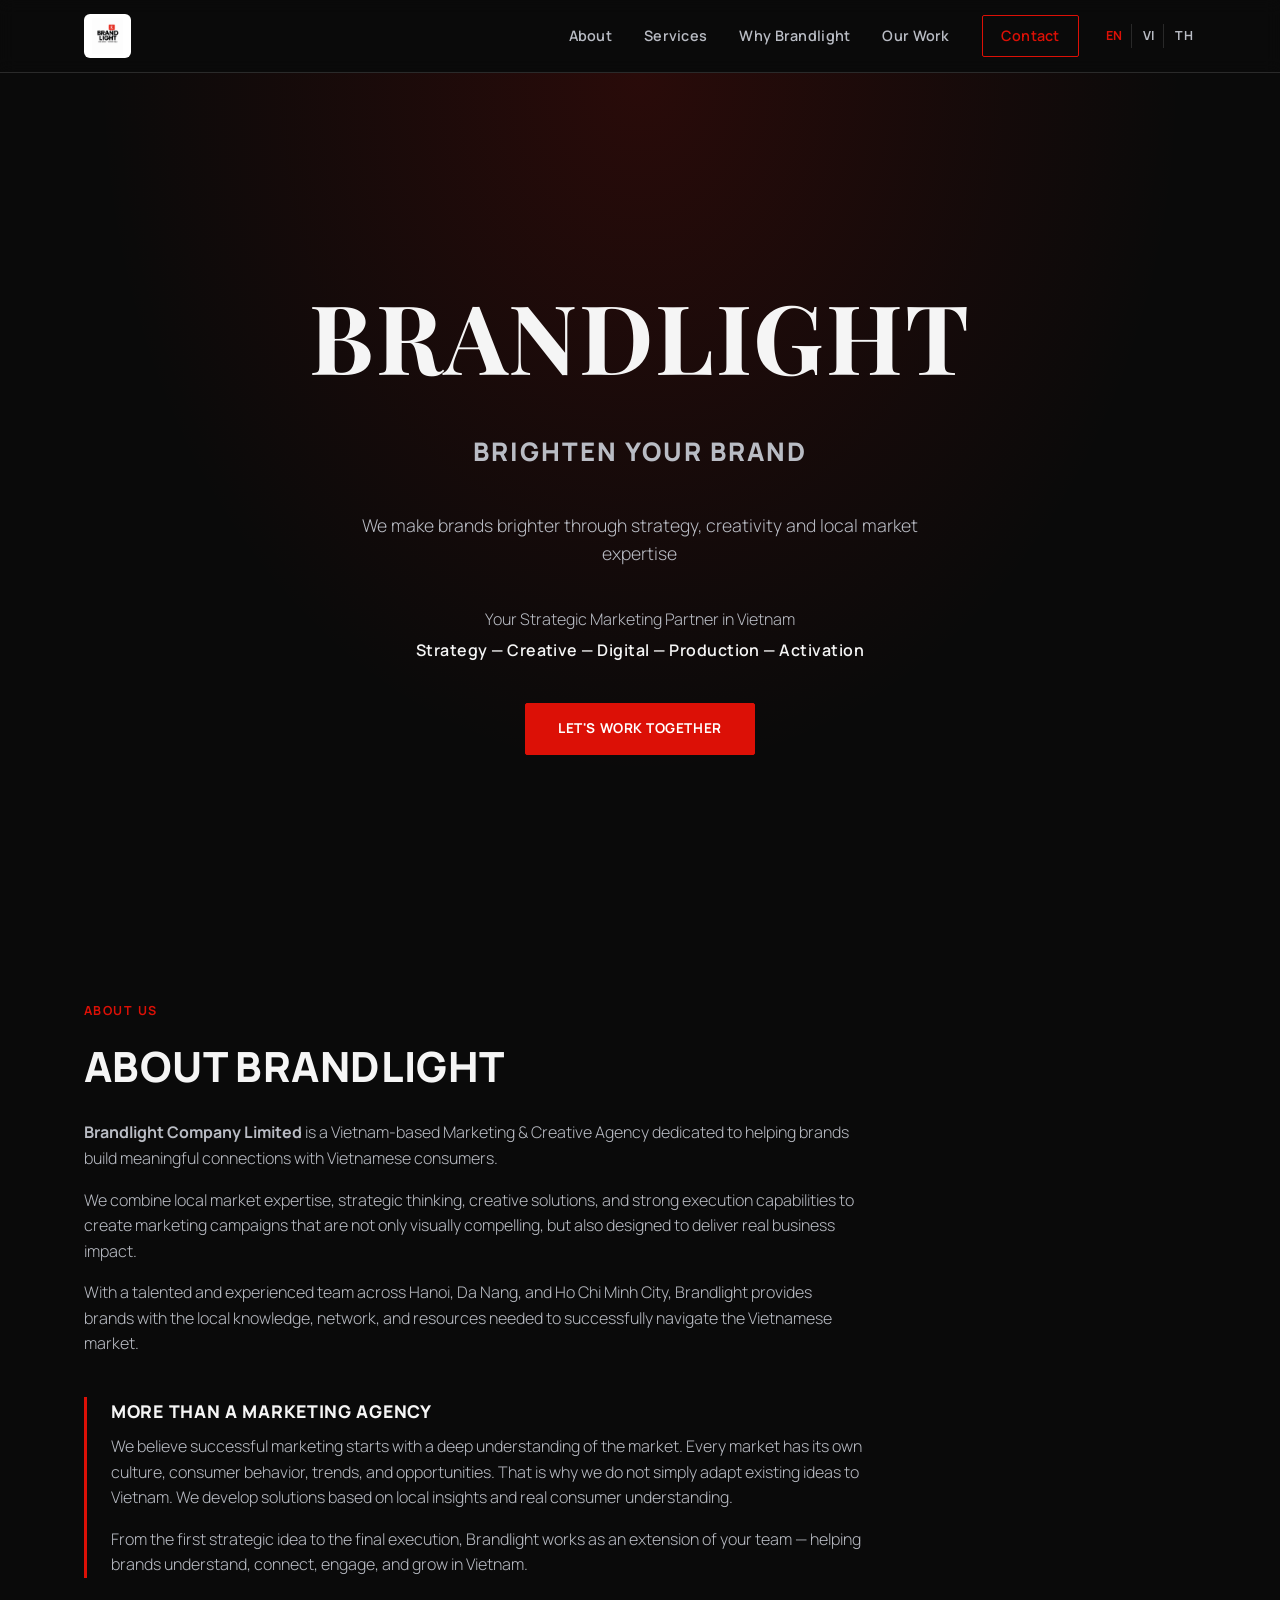
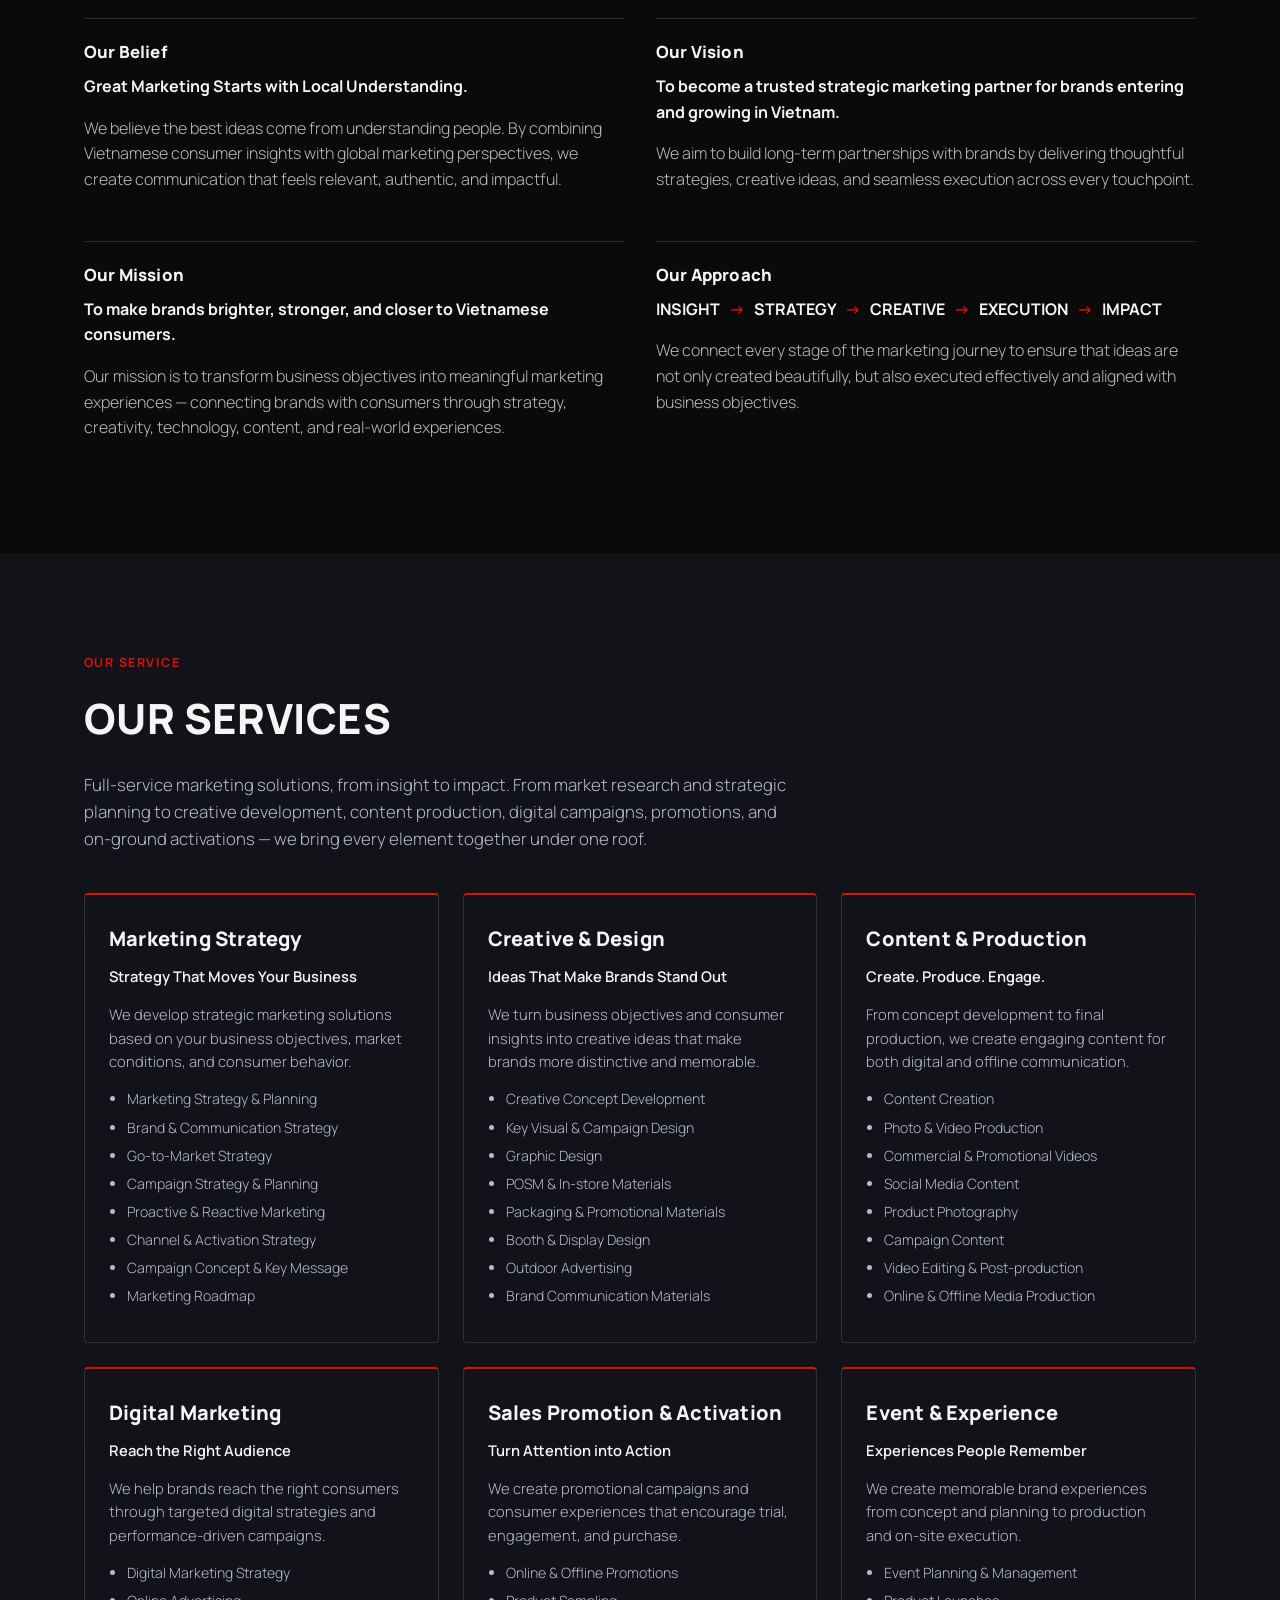
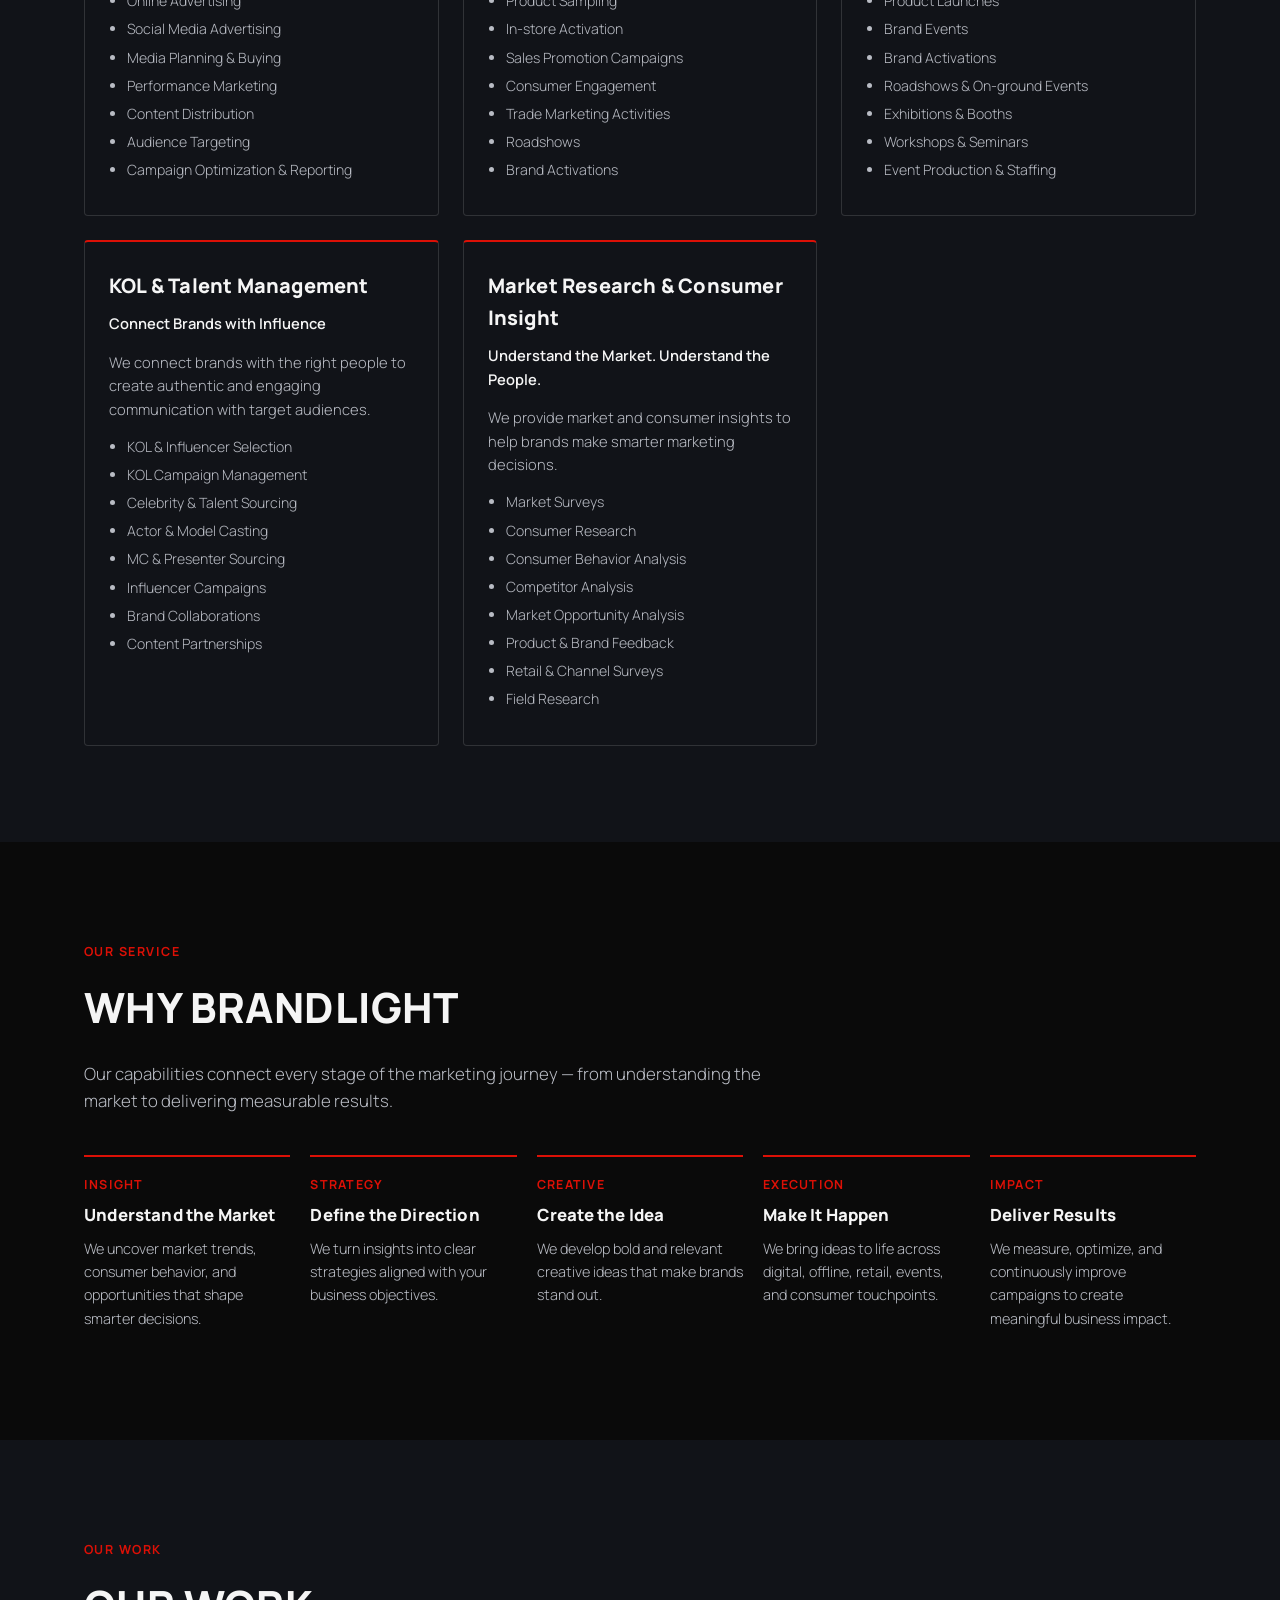
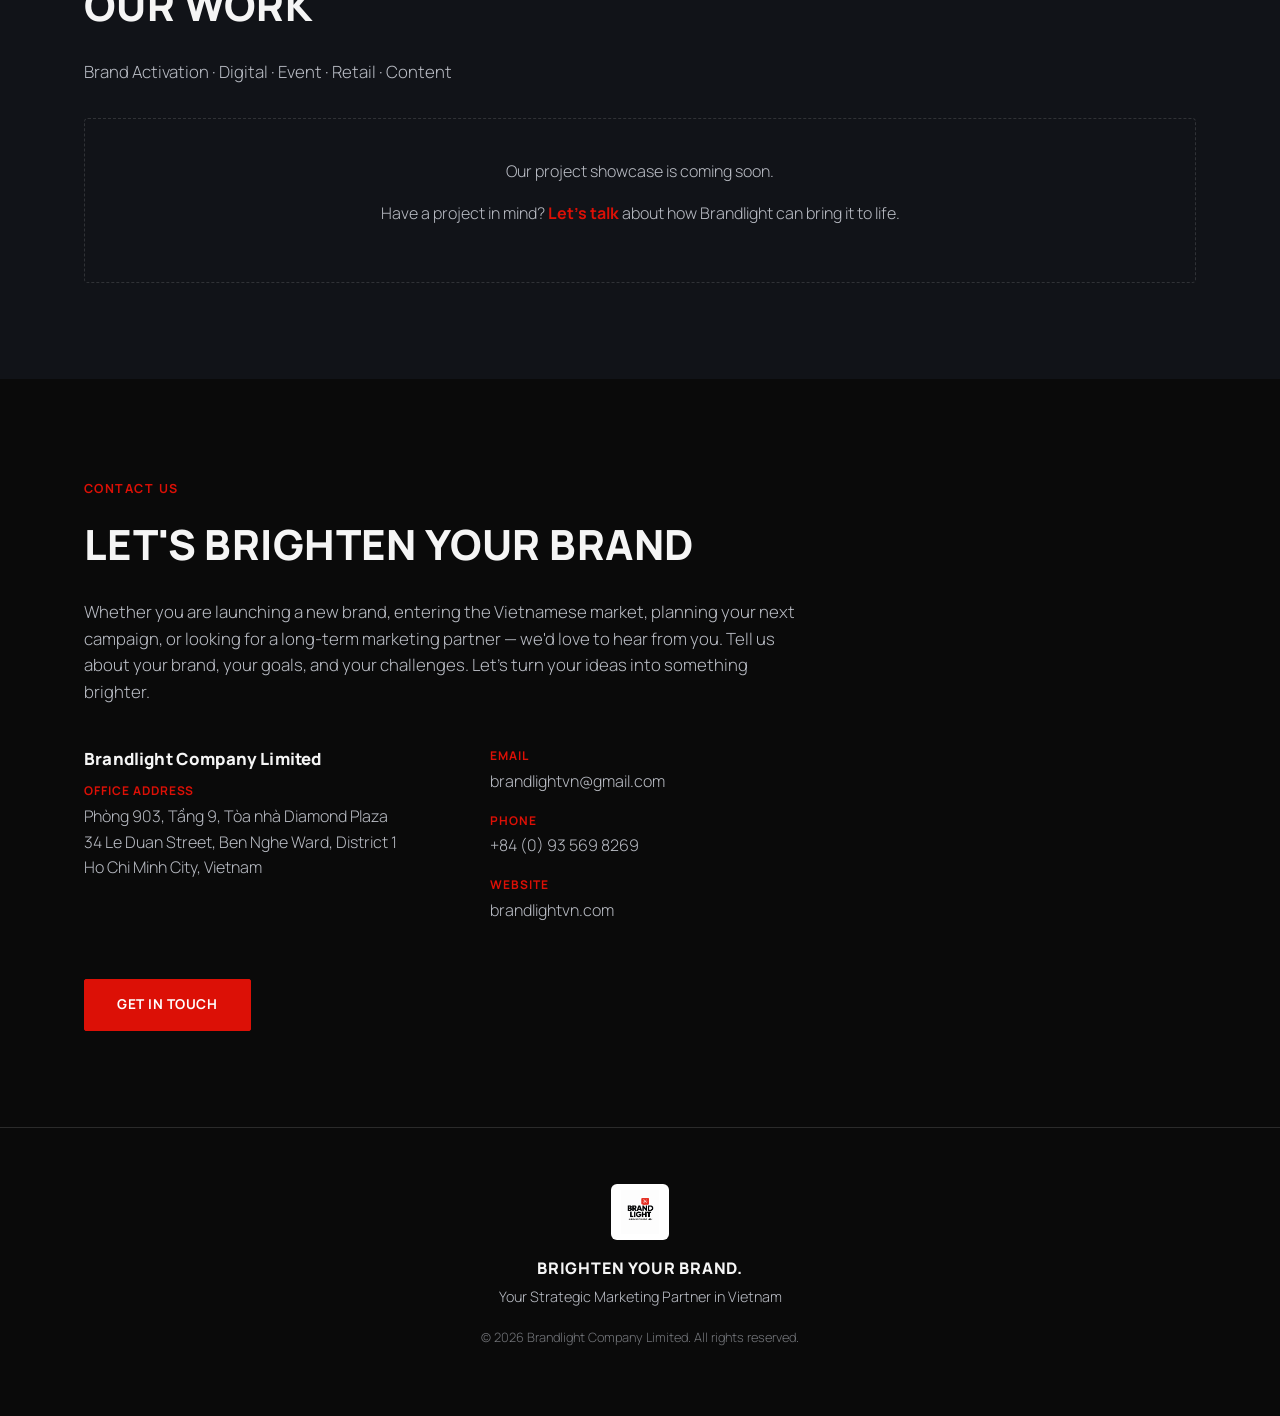
==== commit 5a252b6f: "Update Contact section website link to new domain brandlightvn.com Was pointing to the old brandligh" ====
--- a/index.html
+++ b/index.html
@@ -7,11 +7,11 @@
 <meta name="description" content="Brandlight is a Vietnam-based Marketing &amp; Creative Agency helping brands build meaningful connections with Vietnamese consumers through strategy, creative, content, digital, activation, event and KOL solutions.">
 <meta name="theme-color" content="#0a0a0a">
 
-<link rel="canonical" href="https://brandlightvn.github.io/">
-<link rel="alternate" hreflang="en" href="https://brandlightvn.github.io/">
-<link rel="alternate" hreflang="vi" href="https://brandlightvn.github.io/vi/">
-<link rel="alternate" hreflang="th" href="https://brandlightvn.github.io/th/">
-<link rel="alternate" hreflang="x-default" href="https://brandlightvn.github.io/">
+<link rel="canonical" href="https://brandlightvn.com/">
+<link rel="alternate" hreflang="en" href="https://brandlightvn.com/">
+<link rel="alternate" hreflang="vi" href="https://brandlightvn.com/vi/">
+<link rel="alternate" hreflang="th" href="https://brandlightvn.com/th/">
+<link rel="alternate" hreflang="x-default" href="https://brandlightvn.com/">
 
 <meta property="og:type" content="website">
 <meta property="og:title" content="Brandlight — Brighten Your Brand">
@@ -316,7 +316,7 @@
           <p class="contact-label">Phone</p>
           <p><a href="tel:+84935698269">+84 (0) 93 569 8269</a></p>
           <p class="contact-label">Website</p>
-          <p><a href="https://www.brandlight.com.vn" target="_blank" rel="noopener">www.brandlight.com.vn</a></p>
+          <p><a href="https://brandlightvn.com" target="_blank" rel="noopener">brandlightvn.com</a></p>
         </div>
       </div>
 
